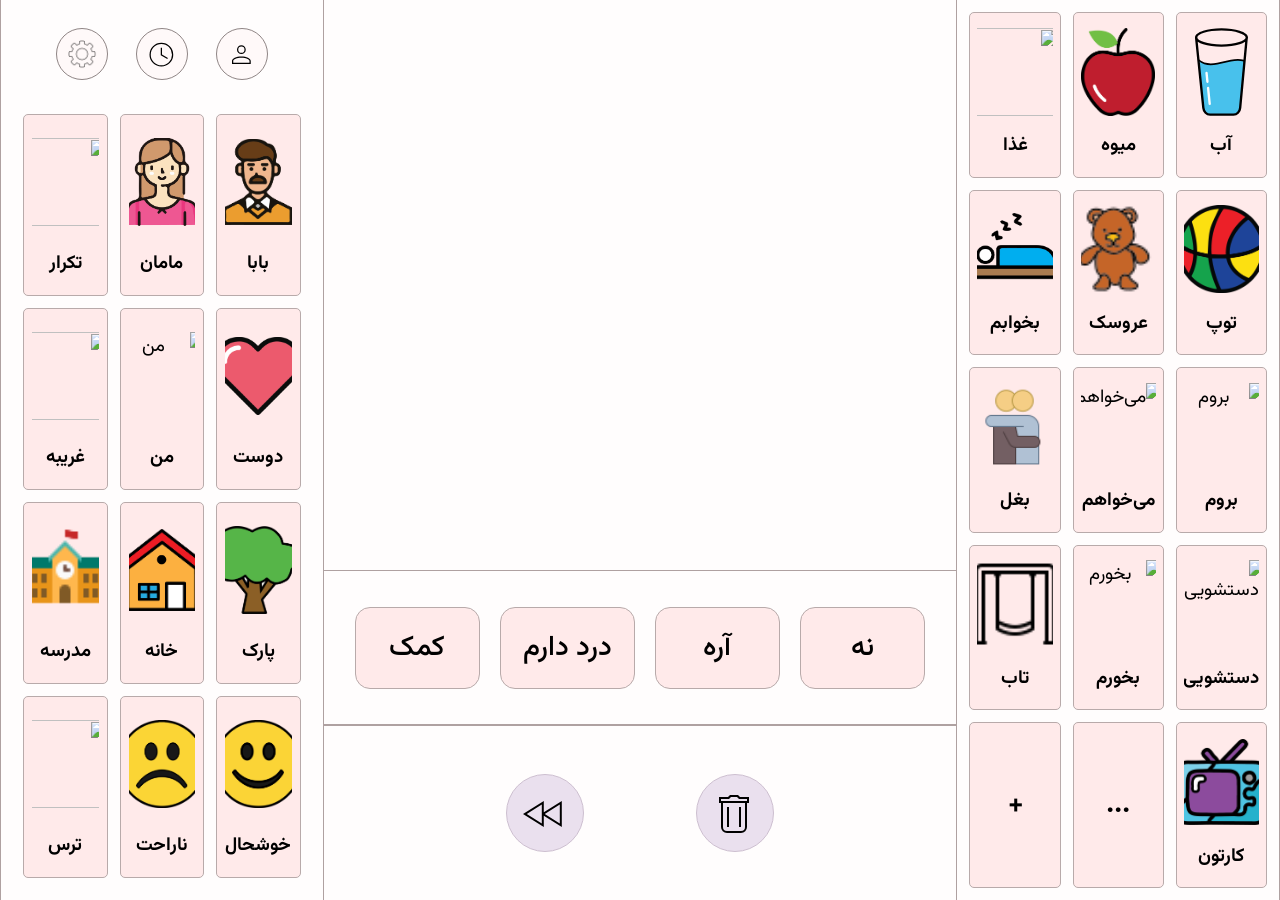
==== index.html @ 8af388d1 "added PWA files" ====
<!DOCTYPE html>
<html lang="fa" dir="rtl">

<head>
    <meta charset="UTF-8">
    <meta name="viewport" content="width=device-width, initial-scale=1.0">

    <title>AAC Communication UI</title>

    <link rel="stylesheet" href="./css/style.css">

<link rel="manifest" href="./manifest.json">

<meta name="theme-color" content="#ffffff">

<meta name="mobile-web-app-capable" content="yes">
<meta name="apple-mobile-web-app-capable" content="yes">
<meta name="apple-mobile-web-app-status-bar-style" content="default">
<meta name="apple-mobile-web-app-title" content="ارکید">

    <!-- Vazirmatn -->
    <link rel="preconnect" href="https://fonts.googleapis.com">
    <link rel="preconnect" href="https://fonts.gstatic.com" crossorigin>
    <link href="https://fonts.googleapis.com/css2?family=Vazirmatn:wght@400;500;600&display=swap" rel="stylesheet">
</head>

<body>

    <div class="app">

        <!-- =========================
             LEFT SIDEBAR
        ========================== -->

        <aside class="left-sidebar">

            <div class="top-icons">

                <button class="circle-icon">
                    <img src="images/ico/mdi-light--account.svg" alt="حساب کاربری">
                </button>

                <button class="circle-icon">
                    <img src="images/ico/mdi-light--clock.svg" alt="تاریخچه">
                </button>

                <button class="circle-icon" id="settingsButton" type="button">
                    <img src="images/ico/settings.png" alt="تنظیمات">
                </button>

            </div>


            <div class="left-grid">

                <!-- ردیف ۱ -->

                <!-- بابا -->
                <button class="word-card image-card" data-word="بابا">
                    <div class="image-placeholder">
                        <img src="images/cards/بابا.png" alt="بابا">
                    </div>
                    <span>بابا</span>
                </button>

                <button class="word-card image-card" data-word="مامان">
                    <div class="image-placeholder">
                        <img src="images/cards/مامان.png" alt="مامان">
                    </div>
                    <span>مامان</span>
                </button>

                <button class="word-card image-card" data-word="تکرار">
                    <div class="image-placeholder">
                        <img src="images/cards/NEW-LEFT-1.png">
                    </div>
                    <span>تکرار</span>
                </button>



                <button class="word-card image-card" data-word="دوست">
                    <div class="image-placeholder">
                        <img src="images/cards/قلب.png" alt="دوست">
                    </div>
                    <span>دوست</span>
                </button>

                <button class="word-card image-card" data-word="من">
                    <div class="image-placeholder">
                        <img src="images/man.png" alt="من">
                    </div>
                    <span>من</span>
                </button>

                <button class="word-card image-card" data-word="غریبه">
                    <div class="image-placeholder">
                        <img src="images/cards/NEW-LEFT-2.png">
                    </div>
                    <span>غریبه</span>
                </button>



                <button class="word-card image-card" data-word="بیرون">
                    <div class="image-placeholder">
                        <img src="images/cards/درخت.png" alt="بیرون">
                    </div>
                    <span>پارک</span>
                </button>

                <!-- خانه -->
                <button class="word-card image-card" data-word="خانه">
                    <div class="image-placeholder">
                        <img src="images/cards/خانه.png" alt="خانه">
                    </div>
                    <span>خانه</span>
                </button>

                <!-- کارت جدید سمت چپ ۳ -->
                <button class="word-card image-card" data-word="مدرسه">
                    <div class="image-placeholder">
                        <img src="images/cards/مدرسه.png">
                    </div>
                    <span>مدرسه</span>
                </button>


                <!-- ردیف ۴ -->

                <!-- خوشحال -->
                <button class="word-card image-card" data-word="خوشحال">
                    <div class="image-placeholder">
                        <img src="images/cards/خوشحال.png" alt="خوشحال">
                    </div>
                    <span>خوشحال</span>
                </button>

                <!-- ناراحت -->
                <button class="word-card image-card" data-word="ناراحت">
                    <div class="image-placeholder">
                        <img src="images/cards/ناراحت.png" alt="ناراحت">
                    </div>
                    <span>ناراحت</span>
                </button>

                <!-- کارت جدید سمت چپ ۴ -->
                <button class="word-card image-card" data-word="کلمه جدید ۴">
                    <div class="image-placeholder">
                        <img src="images/cards/">
                    </div>
                    <span>ترس</span>
                </button>

            </div>

        </aside>


        <!-- =========================
             CENTER
        ========================== -->

        <main class="center-section">

            <!-- Sentence Bar -->

            <div class="sentence-bar">

                <button class="sentence-word" data-word="نه">
                    نه
                </button>

                <button class="sentence-word" data-word="آره">
                    آره
                </button>

                <button class="sentence-word" data-word="درد دارم">
                    درد دارم
                </button>

                <button class="sentence-word" data-word="کمک">
                    کمک
                </button>

            </div>



            <div class="main-content">
                <div id="sentence-display" class="sentence-display"></div>
            </div>


            <!-- Bottom Controls -->

            <div class="bottom-controls">

                <!-- حذف -->
                <button class="control-button" aria-label="حذف">
                    <div class="control-circle">
                        <img src="images/ico/mdi-light--delete.svg" alt="حذف">
                    </div>
                </button>


                <!-- قبلی -->
                <button class="control-button" aria-label="قبلی">
                    <div class="control-circle">
                        <img src="images/ico/mdi-light--rewind.svg" alt="قبلی">
                    </div>
                </button>

            </div>

        </main>


        <!-- =========================
             RIGHT SIDEBAR
        ========================== -->

        <aside class="right-sidebar">

            <div class="right-grid">

                <!-- ردیف ۱ -->

                <!-- آب -->
                <button class="word-card image-card" data-word="آب">
                    <div class="image-placeholder">
                        <img src="images/cards/water-glass-color-icon.svg" alt="آب">
                    </div>
                    <span>آب</span>
                </button>

                <!-- غذا -->
                <button class="word-card image-card" data-word="غذا">
                    <div class="image-placeholder">
                        <img src="images/cards/سیب.png" alt="غذا">
                    </div>
                    <span>میوه</span>
                </button>

                <!-- کارت جدید سمت راست ۱ -->
                <button class="word-card image-card" data-word="غذا">
                    <div class="image-placeholder">
                        <img src="images/cards/">
                    </div>
                    <span>غذا</span>
                </button>


                <!-- ردیف ۲ -->

                <!-- بازی -->
                <button class="word-card image-card" data-word="بازی">
                    <div class="image-placeholder">
                        <img src="images/cards/توپ.png" alt="بازی">
                    </div>
                    <span>توپ</span>
                </button>
                <button class="word-card image-card" data-word="عروسک">
                    <div class="image-placeholder">
                        <img src="images/cards/عروسک.png">
                    </div>
                    <span>عروسک</span>
                </button>

                <!-- بخوابم -->
                <button class="word-card image-card" data-word="بخوابم">
                    <div class="image-placeholder">
                        <img src="images/cards/خواب.png" alt="بخوابم">
                    </div>
                    <span>بخوابم</span>
                </button>

                <!-- کارت جدید سمت راست ۲ -->
                


                <!-- ردیف ۳ -->

                <!-- بروم -->
                <button class="word-card image-card" data-word="بروم">
                    <div class="image-placeholder">
                        <img src="images/beram.png" alt="بروم">
                    </div>
                    <span>بروم</span>
                </button>

                <!-- می‌خواهم -->
                <button class="word-card image-card" data-word="می‌خواهم">
                    <div class="image-placeholder">
                        <img src="images/mikham.png" alt="می‌خواهم">
                    </div>
                    <span>می‌خواهم</span>
                </button>

                <!-- کارت جدید سمت راست ۳ -->
                <button class="word-card image-card" data-word="بغل">
                    <div class="image-placeholder">
                        <img src="images/cards/آغوش.png">
                    </div>
                    <span>بغل</span>
                </button>


                <!-- ردیف ۴ -->

                <!-- دستشویی -->
                <button class="word-card image-card" data-word="دستشویی">
                    <div class="image-placeholder">
                        <img src="images/dastshooei.png" alt="دستشویی">
                    </div>
                    <span>دستشویی</span>
                </button>

                <!-- بخورم -->
                <button class="word-card image-card" data-word="بخورم">
                    <div class="image-placeholder">
                        <img src="images/cards/" alt="بخورم">
                    </div>
                    <span>بخورم</span>
                </button>

                <!-- کارت جدید سمت راست ۴ -->
                <button class="word-card image-card" data-word='تاب'>
                    <div class="image-placeholder">
                        <img src="images/cards/تاب.png">
                    </div>
                    <span>تاب</span>
                </button>


                <!-- ردیف ۵ -->

                <!-- کارت جدید سمت راست ۵ -->
                <button class="word-card image-card" data-word='کارتون'>
                    <div class="image-placeholder">
                        <img src="images/cards/تلویزیون.png">
                    </div>
                    <span>کارتون</span>
                </button>

                <!-- بیشتر -->
                <button class="word-card small-card" aria-label="بیشتر">
                    <span>...</span>
                </button>

                <!-- افزودن -->
                <button class="word-card small-card" aria-label="افزودن">
                    <span class="plus">+</span>
                </button>

            </div>

        </aside>

    </div>

    <script src="./js/script.js"></script>

    <script>
if ("serviceWorker" in navigator) {
    window.addEventListener("load", () => {
        navigator.serviceWorker.register("./sw.js")
            .then(() => console.log("PWA ready"))
            .catch(err => console.error("PWA error:", err));
    });
}
</script>



</body>

</html>
---- css/style.css ----
/* =========================================
   THEME VARIABLES
========================================= */

:root {
    /* پس‌زمینه‌ها */
    --page-bg: #fff9f9;
    --section-bg: #fffdfd;

    /* کارت‌ها */
    --card-bg: #ffeaea;
    --card-hover: #ffe2e2;

    /* رنگ اصلی */
    --accent: #e8aebc;
    --accent-light: #f8dfe5;
    --accent-soft: #fdecef;

    /* حاشیه‌ها */
    --border: #b8aaaa;
    --section-border: #afa1a1;
    --icon-border: #8f8585;

    /* کنترل‌ها */
    --control-bg: #eae0ee;
    --control-border: #cdbfd0;
    --control-hover: #e4d8e8;

    /* متن */
    --text: #000000;

    /* هایلایت */
    --highlight-bg: #eae0ee;
    --highlight-text: #000000;
}


/* =========================================
   GREEN THEME
========================================= */

body[data-theme="green"] {

    --page-bg: #f7fcf8;
    --section-bg: #fcfffd;

    --card-bg: #eaf7ed;
    --card-hover: #dff1e4;

    --accent: #a8cfb5;
    --accent-light: #dcefe1;
    --accent-soft: #eaf7ed;

    --border: #bfdac6;
    --section-border: #b8d1be;
    --icon-border: #91ad98;

    --control-bg: #e4f0e7;
    --control-border: #bfd8c5;
    --control-hover: #d8eade;

    --highlight-bg: #dcefe1;
    --highlight-text: #000000;
}


/* =========================================
   YELLOW THEME
========================================= */

body[data-theme="yellow"] {

    --page-bg: #fffdf5;
    --section-bg: #fffefb;

    --card-bg: #fcf5dc;
    --card-hover: #f8edcf;

    --accent: #e8cf91;
    --accent-light: #f7ebc8;
    --accent-soft: #fcf5dc;

    --border: #ead9a9;
    --section-border: #e2d29f;
    --icon-border: #bcae80;

    --control-bg: #f7edcf;
    --control-border: #e2d3a7;
    --control-hover: #f0e4c3;

    --highlight-bg: #f7ebc8;
    --highlight-text: #000000;
}


/* =========================================
   PINK THEME
========================================= */

body[data-theme="pink"] {

    --page-bg: #fff9f9;
    --section-bg: #fffdfd;

    --card-bg: #ffeaea;
    --card-hover: #ffe2e2;

    --accent: #e8aebc;
    --accent-light: #f8dfe5;
    --accent-soft: #fdecef;

    --border: #b8aaaa;
    --section-border: #afa1a1;
    --icon-border: #8f8585;

    --control-bg: #eae0ee;
    --control-border: #cdbfd0;
    --control-hover: #e4d8e8;

    --highlight-bg: #eae0ee;
    --highlight-text: #000000;
}


/* =========================================
   BLUE THEME
========================================= */

body[data-theme="blue"] {

    --page-bg: #f6fbff;
    --section-bg: #fcfeff;

    --card-bg: #eaf5fb;
    --card-hover: #dceef8;

    --accent: #a8c9df;
    --accent-light: #dcecf6;
    --accent-soft: #eaf5fb;

    --border: #c4dce9;
    --section-border: #b9d3e2;
    --icon-border: #8eaabd;

    --control-bg: #e5f0f7;
    --control-border: #c2dbe8;
    --control-hover: #d8e9f2;

    --highlight-bg: #dcecf6;
    --highlight-text: #000000;
}


/* =========================================
   RESET
========================================= */

* {
    margin: 0;
    padding: 0;
    box-sizing: border-box;
}


html,
body {
    width: 100%;
    height: 100%;
}


body {

    font-family: "Vazirmatn", sans-serif;

    background: var(--page-bg);

    color: var(--text);

    overflow: hidden;

    transition:
        background-color 0.25s ease,
        color 0.25s ease;
}


/* =========================================
   MAIN APP
========================================= */

.app {

    width: 100vw;
    height: 100vh;

    display: grid;

    grid-template-columns:
        25.2%
        49.7%
        25.1%;

    background: var(--page-bg);

    direction: ltr;

    filter: brightness(var(--app-brightness, 100%));

    transition:
        background-color 0.25s ease;
}

/* =========================================
   LEFT SIDEBAR
========================================= */

.left-sidebar {

    height: 100vh;

    border-left: 1px solid var(--section-border);

    display: flex;

    flex-direction: column;

    padding: 28px 22px 22px;

    direction: rtl;

    background: var(--section-bg);

    transition:
        background-color 0.25s ease,
        border-color 0.25s ease;
}


/* =========================================
   TOP ICONS
========================================= */

.top-icons {

    width: 100%;

    display: flex;

    justify-content: center;

    align-items: center;

    gap: 28px;

    margin-bottom: 34px;

    flex-shrink: 0;
}


.circle-icon {

    width: 52px;
    height: 52px;

    min-width: 52px;
    min-height: 52px;

    padding: 8px;

    border-radius: 50%;

    background: var(--page-bg);

    border: 1px solid var(--icon-border);

    cursor: pointer;

    display: flex;

    align-items: center;
    justify-content: center;

    overflow: hidden;

    flex-shrink: 0;

    transition:
        background-color 0.2s ease,
        border-color 0.2s ease,
        transform 0.15s ease;
}


.circle-icon img {

    width: 30px;
    height: 30px;

    max-width: 30px;
    max-height: 30px;

    object-fit: contain;

    display: block;
}


.circle-icon svg {

    width: 30px;
    height: 30px;

    max-width: 30px;
    max-height: 30px;

    display: block;
}


.circle-icon:hover {

    background: var(--card-hover);
}


.circle-icon:active {

    transform: scale(0.94);
}


/* =========================================
   LEFT WORD GRID
========================================= */

.left-grid {

    flex: 1;

    min-height: 0;

    display: grid;

    grid-template-columns:
        repeat(3, minmax(0, 1fr));

    grid-template-rows:
        repeat(4, minmax(0, 1fr));

    gap: 20px;
}


/* =========================================
   RIGHT SIDEBAR
========================================= */

.right-sidebar {

    height: 100vh;

    border-right: 1px solid var(--section-border);

    padding: 40px 22px 22px;

    direction: rtl;

    background: var(--section-bg);

    transition:
        background-color 0.25s ease,
        border-color 0.25s ease;
}


/* =========================================
   RIGHT WORD GRID
========================================= */

/* =========================
   RIGHT SIDEBAR
========================= */

.right-sidebar {
    display: flex;
    flex-direction: column;
    height: 100%;
    min-height: 0;
    padding: 12px;
    box-sizing: border-box;
}

.right-grid {
    flex: 1;
    min-height: 0;

    display: grid;

    grid-template-columns: repeat(3, minmax(0, 1fr));

    grid-template-rows: repeat(5, minmax(0, 1fr));

    gap: 10px;

    width: 100%;
    height: 100%;
}

.right-grid .word-card {
    width: 100%;
    height: 100%;
    min-width: 0;
    min-height: 0;

    margin: 0;
    padding: 8px;

    box-sizing: border-box;

    display: flex;
    flex-direction: column;
    align-items: center;
    justify-content: center;

    overflow: hidden;
}

.right-grid .image-placeholder {
    width: 100%;
    height: 70%;
    
    display: flex;
    align-items: center;
    justify-content: center;

    overflow: hidden;
}

.right-grid .image-placeholder img {
    max-width: 90%;
    max-height: 90%;

    width: auto;
    height: auto;

    object-fit: contain;
}

.right-grid .word-label {
    width: 100%;

    text-align: center;

    margin-top: 5px;

    white-space: nowrap;
    overflow: hidden;
    text-overflow: ellipsis;
}


/* =========================================
   WORD CARDS
========================================= */

.word-card {

    width: 100%;
    height: 100%;

    min-height: 0;

    border-radius: 5px;

    border: 1px solid var(--border);

    background: var(--card-bg);

    font-family: "Vazirmatn", sans-serif;

    font-size: clamp(18px, 1.7vw, 28px);

    color: var(--text);

    cursor: pointer;

    position: relative;

    overflow: hidden;

    display: flex;

    flex-direction: column;

    justify-content: flex-end;

    align-items: center;

    padding: 12px;

    transition:
        transform 0.12s ease,
        background-color 0.2s ease,
        border-color 0.2s ease;
}


.word-card:hover {

    background: var(--card-hover);
}


.word-card:active {

    transform: scale(0.97);
}


/* =========================================
   IMAGE AREA
========================================= */

.image-card {

    justify-content: flex-end;
}


.image-placeholder {

    position: absolute;

    top: 0;
    left: 0;
    right: 0;
    bottom: 52px;

    display: flex;

    align-items: center;
    justify-content: center;

    overflow: hidden;
}


.image-placeholder img {

    width: 75%;
    height: 75%;

    max-width: 100%;
    max-height: 100%;

    object-fit: contain;

    display: block;
}


.word-card span {

    position: relative;

    z-index: 2;

    white-space: nowrap;
}


/* =========================================
   SMALL CARDS
========================================= */

.small-card {

    justify-content: center;

    padding: 0;
}


.small-card span {

    font-size: 28px;
}


.plus {

    font-size: 38px !important;

    font-weight: 300;
}


/* =========================================
   CENTER SECTION
========================================= */

.center-section {

    width: 100%;
    height: 100vh;

    display: flex;

    flex-direction: column;

    border-left: 1px solid var(--section-border);
    border-right: 1px solid var(--section-border);

    direction: rtl;

    overflow: hidden;

    background: var(--section-bg);

    transition:
        background-color 0.25s ease,
        border-color 0.25s ease;
}


/* =========================================
   MAIN CONTENT
========================================= */

.main-content {

    order: 1;

    flex: 1 1 auto;

    min-height: 0;

    width: 100%;

    display: flex;

    align-items: center;
    justify-content: center;

    overflow: hidden;

    background: var(--section-bg);
}


/* =========================================
   SENTENCE DISPLAY
========================================= */

.sentence-display {

    width: 100%;
    height: 100%;

    display: flex;

    align-items: center;
    justify-content: center;

    flex-wrap: wrap;

    gap: 12px;

    padding: 30px 40px;

    overflow-y: auto;
    overflow-x: hidden;

    direction: rtl;

    font-size: clamp(30px, 3vw, 48px);

    font-weight: 500;

    line-height: 1.8;

    text-align: center;
}


/* =========================================
   SELECTED WORD
========================================= */

.selected-word {

    display: inline;

    background: transparent;

    border: none;

    padding: 0;
    margin: 0;

    font-family: "Vazirmatn", sans-serif;

    font-size: inherit;

    font-weight: 500;

    color: var(--text);

    border-radius: 8px;

    transition:
        background-color 0.15s ease,
        color 0.15s ease,
        padding 0.15s ease,
        transform 0.15s ease;
}


/* =========================================
   READING HIGHLIGHT
========================================= */

.selected-word.reading {

    background: var(--highlight-bg);

    color: var(--highlight-text);

    padding: 3px 10px;

    border-radius: 10px;

    transform: scale(1.04);
}


/* =========================================
   SENTENCE BAR
========================================= */

.sentence-bar {

    order: 2;

    flex: 0 0 155px;

    width: 100%;
    height: 155px;

    border-top: 1px solid var(--section-border);
    border-bottom: 1px solid var(--section-border);

    display: flex;

    align-items: center;
    justify-content: center;

    gap: 20px;

    padding: 20px 30px;

    flex-shrink: 0;

    background: var(--section-bg);
}


/* =========================================
   SENTENCE WORD BUTTONS
========================================= */

.sentence-word {

    height: 82px;

    min-width: 125px;

    padding: 0 22px;

    border-radius: 15px;

    border: 1px solid var(--border);

    background: var(--card-bg);

    font-family: "Vazirmatn", sans-serif;

    font-size: clamp(22px, 2.2vw, 32px);

    font-weight: 500;

    color: var(--text);

    cursor: pointer;

    white-space: nowrap;

    transition:
        background-color 0.2s ease,
        border-color 0.2s ease,
        transform 0.12s ease;
}


.sentence-word:hover {

    background: var(--card-hover);
}


.sentence-word:active {

    transform: scale(0.97);
}


/* =========================================
   BOTTOM CONTROLS
========================================= */

.bottom-controls {

    order: 3;

    flex: 0 0 175px;

    width: 100%;
    height: 175px;

    border-top: 1px solid var(--section-border);

    display: flex;

    justify-content: space-evenly;

    align-items: center;

    padding: 10px 70px;

    direction: rtl;

    flex-shrink: 0;

    background: var(--section-bg);
}


/* =========================================
   CONTROL BUTTON
========================================= */

.control-button {

    border: none;

    background: transparent;

    font-family: "Vazirmatn", sans-serif;

    color: var(--text);

    cursor: pointer;

    display: flex;

    flex-direction: column;

    align-items: center;

    justify-content: center;

    flex-shrink: 0;
}


/* =========================================
   CONTROL CIRCLES
========================================= */

.control-circle {

    width: 78px;
    height: 78px;

    min-width: 78px;
    min-height: 78px;

    border-radius: 50%;

    background: var(--control-bg);

    border: 1px solid var(--control-border);

    display: flex;

    align-items: center;
    justify-content: center;

    overflow: hidden;

    transition:
        background-color 0.2s ease,
        border-color 0.2s ease,
        transform 0.15s ease;
}


.control-circle img {

    width: 48px;
    height: 48px;

    max-width: 48px;
    max-height: 48px;

    object-fit: contain;

    display: block;
}


.control-circle svg {

    width: 48px;
    height: 48px;

    max-width: 48px;
    max-height: 48px;

    display: block;
}


.control-button:hover .control-circle {

    background: var(--control-hover);
}


.control-button:active .control-circle {

    transform: scale(0.94);
}


/* =========================================
   SPEAKING
========================================= */

.main-control.speaking {

    transform: scale(1.03);
}


.main-control .speaking-circle {

    background: var(--control-hover);

    animation:
        speakingPulse 1.2s ease-in-out infinite;
}


@keyframes speakingPulse {

    0% {
        transform: scale(1);
    }

    50% {
        transform: scale(1.06);
    }

    100% {
        transform: scale(1);
    }

}


/* =========================================
   TABLET
========================================= */

@media (max-width: 1100px) {

    .app {

        grid-template-columns:
            27%
            46%
            27%;
    }


    .left-sidebar {

        padding: 20px 14px 18px;
    }


    .right-sidebar {

        padding: 28px 14px 18px;
    }


    .left-grid,
    .right-grid {

        gap: 14px;
    }


    .top-icons {

        gap: 18px;

        margin-bottom: 24px;
    }


    .circle-icon {

        width: 46px;
        height: 46px;

        min-width: 46px;
        min-height: 46px;
    }


    .circle-icon img,
    .circle-icon svg {

        width: 26px;
        height: 26px;

        max-width: 26px;
        max-height: 26px;
    }


    .word-card {

        font-size:
            clamp(15px, 1.7vw, 22px);
    }


    .sentence-bar {

        gap: 10px;

        padding: 15px;
    }


    .sentence-word {

        min-width: 80px;

        height: 70px;

        padding: 0 12px;

        font-size: 22px;
    }


    .bottom-controls {

        padding: 10px 25px;
    }


    .control-circle {

        width: 68px;
        height: 68px;

        min-width: 68px;
        min-height: 68px;
    }


    .control-circle img,
    .control-circle svg {

        width: 42px;
        height: 42px;

        max-width: 42px;
        max-height: 42px;
    }

}


/* =========================================
   MOBILE
========================================= */

@media (max-width: 700px) {

    body {

        overflow-y: auto;
        overflow-x: hidden;
    }


    .app {

        width: 100%;

        min-height: 100vh;

        height: auto;

        display: flex;

        flex-direction: column;
    }


    /* =====================================
       CENTER
    ===================================== */

    .center-section {

        order: 1;

        width: 100%;

        height: auto;

        min-height: 225px;

        display: flex;

        flex-direction: column;

        border-left: none;
        border-right: none;
    }


    .sentence-bar {

        flex: 0 0 100px;

        height: 100px;

        gap: 8px;

        padding: 12px;

        overflow-x: auto;

        justify-content: flex-start;
    }


    .sentence-word {

        flex: 0 0 auto;

        height: 62px;

        min-width: 90px;

        font-size: 20px;

        border-radius: 12px;
    }


    .main-content {

        display: flex;

        flex: 1 1 auto;

        min-height: 300px;

        width: 100%;
    }


    .sentence-display {

        min-height: 300px;

        font-size:
            clamp(28px, 7vw, 40px);

        padding: 20px;

        gap: 8px;
    }


    .bottom-controls {

        flex: 0 0 125px;

        height: 125px;

        padding: 10px 20px;
    }


    .control-circle {

        width: 60px;
        height: 60px;

        min-width: 60px;
        min-height: 60px;
    }


    .control-circle img,
    .control-circle svg {

        width: 38px;
        height: 38px;

        max-width: 38px;
        max-height: 38px;
    }


    /* =====================================
       LEFT
    ===================================== */

    .left-sidebar {

        order: 2;

        width: 100%;

        height: auto;

        min-height: 500px;

        border-left: none;
        border-right: none;

        border-top: 1px solid var(--section-border);

        padding: 20px 15px;
    }


    .top-icons {

        gap: 20px;

        margin-bottom: 20px;
    }


    .circle-icon {

        width: 48px;
        height: 48px;

        min-width: 48px;
        min-height: 48px;
    }


    .circle-icon img,
    .circle-icon svg {

        width: 27px;
        height: 27px;

        max-width: 27px;
        max-height: 27px;
    }


    .left-grid {

        display: grid;

        grid-template-columns:
            repeat(3, minmax(0, 1fr));

        grid-template-rows: none;

        grid-auto-rows: 150px;

        gap: 12px;
    }


    /* =====================================
       RIGHT
    ===================================== */

    .right-sidebar {

        order: 3;

        width: 100%;

        height: auto;

        border-right: none;

        border-top: 1px solid var(--section-border);

        padding: 20px 15px;
    }


    .right-grid {

        height: auto;

        display: grid;

        grid-template-columns:
            repeat(3, minmax(0, 1fr));

        grid-template-rows: none;

        grid-auto-rows: 150px;

        gap: 12px;
    }


    .word-card {

        font-size: 20px;
    }


    .image-placeholder {

        bottom: 45px;
    }


    .image-placeholder img {

        width: 75%;
        height: 75%;
    }


    .small-card span {

        font-size: 24px;
    }


    .plus {

        font-size: 32px !important;
    }

}


/* =========================================
   SMALL MOBILE
========================================= */

@media (max-width: 400px) {

    .center-section {

        min-height: 210px;
    }


    .sentence-word {

        min-width: 82px;

        font-size: 18px;
    }


    .left-grid,
    .right-grid {

        grid-template-columns:
            repeat(2, minmax(0, 1fr));

        grid-auto-rows: 135px;

        gap: 10px;
    }


    .word-card {

        font-size: 19px;
    }


    .control-circle {

        width: 56px;
        height: 56px;

        min-width: 56px;
        min-height: 56px;
    }

}

/* =========================================================
   CARD IMAGE + TEXT SIZING FIX
   ========================================================= */

.word-card {
    padding: 8px;
    justify-content: space-between;
    align-items: center;
    overflow: hidden;
    font-size: clamp(17px, 1.45vw, 24px);
}

/* Give every card a flexible image area and a separate text area. */
.image-card .image-placeholder,
.right-grid .image-placeholder {
    position: static;
    inset: auto;
    width: 100%;
    height: auto;
    flex: 1 1 auto;
    min-height: 0;
    display: flex;
    align-items: center;
    justify-content: center;
    overflow: hidden;
}

/* Keep the whole image visible instead of stretching/cropping it. */
.image-card .image-placeholder img,
.right-grid .image-placeholder img {
    display: block;
    width: 88px;
    height: 88px;
    min-width: 88px;
    min-height: 88px;
    max-width: 88px;
    max-height: 88px;
    object-fit: contain;
    flex: 0 0 88px;
}

/* Reserve enough space for one- or two-line Persian labels. */
.word-card > span {
    position: relative;
    z-index: 2;
    flex: 0 0 2.5em;
    width: 100%;
    min-width: 0;
    min-height: 2.5em;
    display: flex;
    align-items: center;
    justify-content: center;
    text-align: center;
    white-space: normal;
    overflow: hidden;
    line-height: 1.2;
    font-weight: 700;
    overflow-wrap: break-word;
    word-break: normal;
}

/* Keep the "..." and "+" cards compact. */
.small-card {
    justify-content: center;
    padding: 0;
}

.small-card > span {
    flex: 0 0 auto;
    min-height: 0;
    width: auto;
    white-space: nowrap;
    line-height: 1;
}

.small-card .plus {
    font-size: clamp(28px, 2.2vw, 38px) !important;
}

/* Slightly tighter right-side cards. */
.right-grid .word-card {
    padding: 7px;
}

.right-grid .word-card > span {
    flex-basis: 2.5em;
    min-height: 2.5em;
}

/* Tablet */
@media (max-width: 1100px) {
    .word-card {
        font-size: clamp(15px, 1.65vw, 21px);
    }

    .image-card .image-placeholder img,
    .right-grid .image-placeholder img {
        max-width: 90%;
        max-height: 90%;
    }
}

/* Mobile */
@media (max-width: 700px) {
    .word-card {
        font-size: 18px;
        padding: 6px;
    }

    .word-card > span {
        flex-basis: 2.45em;
        min-height: 2.45em;
        line-height: 1.15;
    }

    .image-card .image-placeholder img,
    .right-grid .image-placeholder img {
        max-width: 90%;
        max-height: 90%;
    }
}

/* Small mobile */
@media (max-width: 400px) {
    .word-card {
        font-size: 17px;
    }
}


/* =========================================================
   STRICTLY EQUAL IMAGE SIZE
   همه تصاویر کارت‌ها یک ابعاد ثابت دارند
   ========================================================= */

.image-card .image-placeholder img,
.right-grid .image-placeholder img {
    width: 88px !important;
    height: 88px !important;
    min-width: 88px !important;
    min-height: 88px !important;
    max-width: 88px !important;
    max-height: 88px !important;
    object-fit: contain !important;
}

/* متن همه کارت‌ها بولد */
.word-card > span {
    font-weight: 700 !important;
}

/* موبایل */
@media (max-width: 700px) {
    .image-card .image-placeholder img,
    .right-grid .image-placeholder img {
        width: 72px !important;
        height: 72px !important;
        min-width: 72px !important;
        min-height: 72px !important;
        max-width: 72px !important;
        max-height: 72px !important;
    }
}

/* موبایل کوچک */
@media (max-width: 400px) {
    .image-card .image-placeholder img,
    .right-grid .image-placeholder img {
        width: 64px !important;
        height: 64px !important;
        min-width: 64px !important;
        min-height: 64px !important;
        max-width: 64px !important;
        max-height: 64px !important;
    }
}


/* =========================================================
   RESPONSIVE LAYOUT V3
   هدف: حفظ نسبت دسکتاپ در نمایشگرهای کوچک و جلوگیری از
   بریده شدن تصاویر
   ========================================================= */

/* دسکتاپ: نسبت سه بخش مثل طرح اصلی */
@media (min-width: 1101px) {
    .app {
        grid-template-columns: 25.2% 49.6% 25.2%;
    }

    .left-grid,
    .right-grid {
        gap: 12px;
    }

    .image-card .image-placeholder img,
    .right-grid .image-placeholder img {
        width: 88px !important;
        height: 88px !important;
        min-width: 88px !important;
        min-height: 88px !important;
        max-width: 88px !important;
        max-height: 88px !important;
    }
}

/* ---------------------------------------------------------
   تبلت / لپ‌تاپ باریک / حالت landscape
   این بخش برای چیزی مثل viewport حدود 914×412 است.
   --------------------------------------------------------- */
@media (min-width: 701px) and (max-width: 1100px) {

    .app {
        width: 100%;
        height: 100vh;
        grid-template-columns: 25.2% 49.6% 25.2%;
    }

    /* ستون‌های طرفین فضای داخلی بیشتری برای کارت‌ها می‌گیرند */
    .left-sidebar {
        padding: 10px 10px 10px;
    }

    .right-sidebar {
        padding: 10px;
    }

    .top-icons {
        gap: 12px;
        margin-bottom: 10px;
    }

    .circle-icon {
        width: 40px;
        height: 40px;
        min-width: 40px;
        min-height: 40px;
        padding: 6px;
    }

    .circle-icon img,
    .circle-icon svg {
        width: 23px;
        height: 23px;
        max-width: 23px;
        max-height: 23px;
    }

    .left-grid,
    .right-grid {
        gap: 8px;
    }

    /*
       اندازه تصویر در هر دو ستون دقیقاً یکی است.
       در این viewport حدود 49px می‌شود و دیگر از کارت بیرون نمی‌زند.
    */
    .image-card .image-placeholder img,
    .right-grid .image-placeholder img {
        width: clamp(38px, 5.35vw, 88px) !important;
        height: clamp(38px, 5.35vw, 88px) !important;
        min-width: clamp(38px, 5.35vw, 88px) !important;
        min-height: clamp(38px, 5.35vw, 88px) !important;
        max-width: clamp(38px, 5.35vw, 88px) !important;
        max-height: clamp(38px, 5.35vw, 88px) !important;
        object-fit: contain !important;
    }

    .word-card {
        padding: 5px;
        font-size: clamp(14px, 1.55vw, 20px);
        justify-content: space-between;
    }

    .word-card > span {
        flex: 0 0 auto;
        min-height: 1.35em;
        max-height: 2.7em;
        font-weight: 700 !important;
        line-height: 1.2;
        font-size: inherit;
    }

    /* فضای عکس و متن از هم جدا می‌مانند */
    .image-card .image-placeholder,
    .right-grid .image-placeholder {
        position: static;
        width: 100%;
        height: auto;
        flex: 1 1 auto;
        min-height: 0;
        display: flex;
        align-items: center;
        justify-content: center;
        overflow: hidden;
    }

    /* مرکز صفحه در حالت landscape */
    .main-content {
        flex: 1 1 auto;
        min-height: 0;
    }

    .sentence-bar {
        flex: 0 0 20%;
        height: 20%;
        min-height: 78px;
        gap: 10px;
        padding: 10px 14px;
    }

    .sentence-word {
        height: 62px;
        min-width: 82px;
        padding: 0 12px;
        font-size: clamp(18px, 2vw, 26px);
    }

    .bottom-controls {
        flex: 0 0 23%;
        height: 23%;
        min-height: 90px;
        padding: 8px 30px;
    }

    .control-circle {
        width: 60px;
        height: 60px;
        min-width: 60px;
        min-height: 60px;
    }

    .control-circle img,
    .control-circle svg {
        width: 38px;
        height: 38px;
        max-width: 38px;
        max-height: 38px;
    }

    .sentence-display {
        font-size: clamp(24px, 3vw, 42px);
        padding: 15px 20px;
    }
}

/* ---------------------------------------------------------
   موبایل عمودی
   --------------------------------------------------------- */
@media (max-width: 700px) {

    .app {
        height: auto;
        min-height: 100vh;
    }

    .image-card .image-placeholder img,
    .right-grid .image-placeholder img {
        width: 58px !important;
        height: 58px !important;
        min-width: 58px !important;
        min-height: 58px !important;
        max-width: 58px !important;
        max-height: 58px !important;
    }

    .word-card {
        padding: 5px;
        font-size: 17px;
    }

    .word-card > span {
        font-weight: 700 !important;
        line-height: 1.15;
    }
}

@media (max-width: 400px) {

    .image-card .image-placeholder img,
    .right-grid .image-placeholder img {
        width: 50px !important;
        height: 50px !important;
        min-width: 50px !important;
        min-height: 50px !important;
        max-width: 50px !important;
        max-height: 50px !important;
    }

    .word-card {
        font-size: 16px;
    }
}
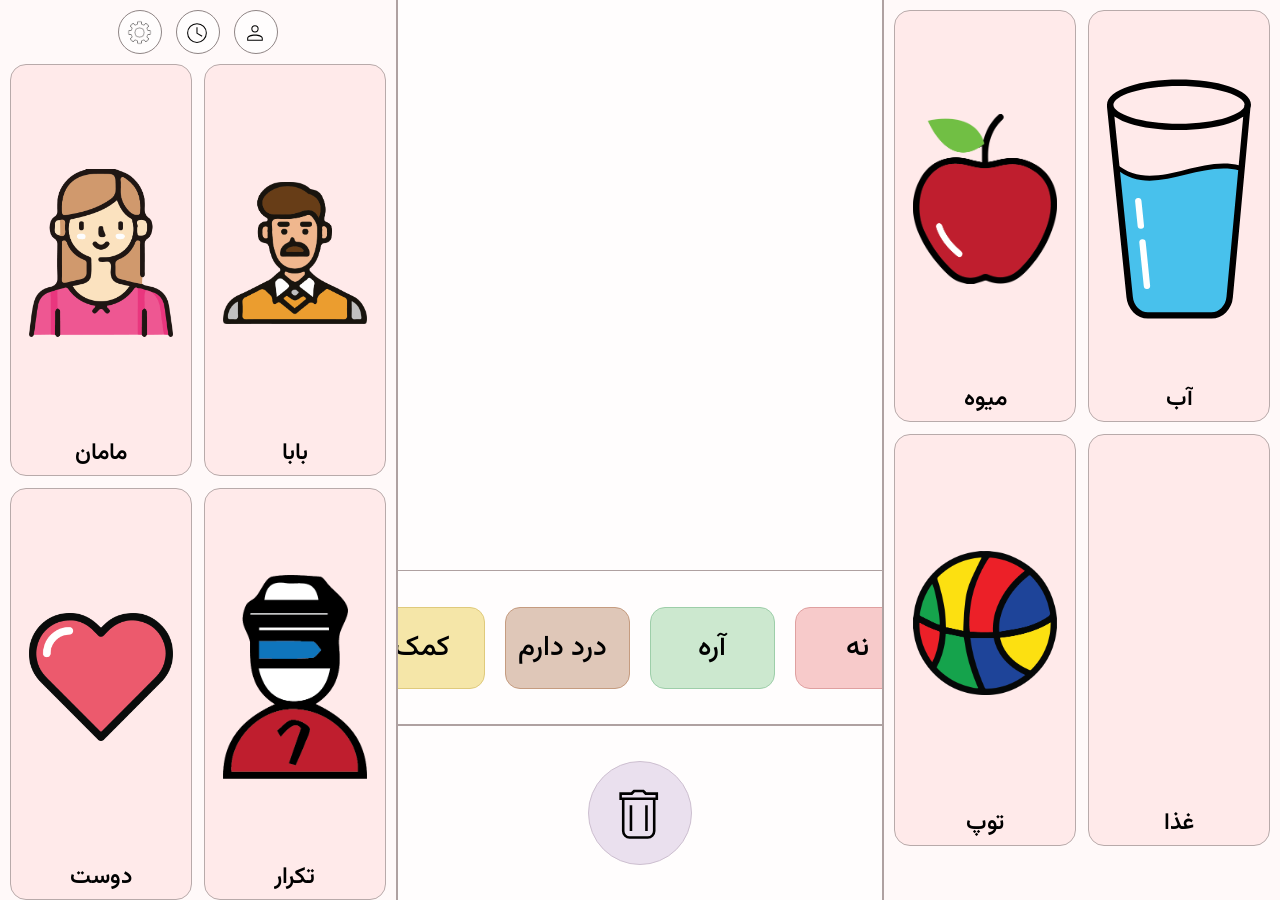
==== commit 045d3623: "Updated UI/Ux, added education files" ====
--- a/index.html
+++ b/index.html
@@ -1,378 +1,139 @@
 <!DOCTYPE html>
-<html lang="fa" dir="rtl">
 
+<html dir="rtl" lang="fa">
 <head>
-    <meta charset="UTF-8">
-    <meta name="viewport" content="width=device-width, initial-scale=1.0">
-
-    <title>AAC Communication UI</title>
-
-    <link rel="stylesheet" href="./css/style.css">
-
-<link rel="manifest" href="./manifest.json">
-
-<meta name="theme-color" content="#ffffff">
-
-<meta name="mobile-web-app-capable" content="yes">
-<meta name="apple-mobile-web-app-capable" content="yes">
-<meta name="apple-mobile-web-app-status-bar-style" content="default">
-<meta name="apple-mobile-web-app-title" content="ارکید">
-
-    <!-- Vazirmatn -->
-    <link rel="preconnect" href="https://fonts.googleapis.com">
-    <link rel="preconnect" href="https://fonts.gstatic.com" crossorigin>
-    <link href="https://fonts.googleapis.com/css2?family=Vazirmatn:wght@400;500;600&display=swap" rel="stylesheet">
+<meta charset="utf-8"/>
+<meta content="width=device-width, initial-scale=1.0" name="viewport"/>
+<title>AAC Communication UI</title>
+<link href="./css/style.css" rel="stylesheet"/>
+<link href="./manifest.json" rel="manifest"/>
+<meta content="#ffffff" name="theme-color"/>
+<meta content="yes" name="mobile-web-app-capable"/>
+<meta content="yes" name="apple-mobile-web-app-capable"/>
+<meta content="default" name="apple-mobile-web-app-status-bar-style"/>
+<meta content="ارکید" name="apple-mobile-web-app-title"/>
+<link href="https://fonts.googleapis.com" rel="preconnect"/>
+<link crossorigin="" href="https://fonts.gstatic.com" rel="preconnect"/>
+<link href="https://fonts.googleapis.com/css2?family=Vazirmatn:wght@400;500;600&amp;display=swap" rel="stylesheet"/>
 </head>
-
 <body>
-
-    <div class="app">
-
-        <!-- =========================
-             LEFT SIDEBAR
-        ========================== -->
-
-        <aside class="left-sidebar">
-
-            <div class="top-icons">
-
-                <button class="circle-icon">
-                    <img src="images/ico/mdi-light--account.svg" alt="حساب کاربری">
-                </button>
-
-                <button class="circle-icon">
-                    <img src="images/ico/mdi-light--clock.svg" alt="تاریخچه">
-                </button>
-
-                <button class="circle-icon" id="settingsButton" type="button">
-                    <img src="images/ico/settings.png" alt="تنظیمات">
-                </button>
-
-            </div>
-
-
-            <div class="left-grid">
-
-                <!-- ردیف ۱ -->
-
-                <!-- بابا -->
-                <button class="word-card image-card" data-word="بابا">
-                    <div class="image-placeholder">
-                        <img src="images/cards/بابا.png" alt="بابا">
-                    </div>
-                    <span>بابا</span>
-                </button>
-
-                <button class="word-card image-card" data-word="مامان">
-                    <div class="image-placeholder">
-                        <img src="images/cards/مامان.png" alt="مامان">
-                    </div>
-                    <span>مامان</span>
-                </button>
-
-                <button class="word-card image-card" data-word="تکرار">
-                    <div class="image-placeholder">
-                        <img src="images/cards/NEW-LEFT-1.png">
-                    </div>
-                    <span>تکرار</span>
-                </button>
+<div class="app">
+<aside class="left-sidebar">
+<div class="top-icons">
+<button class="circle-icon" id="educationButton" type="button">
+<img alt="آموزش" src="images/ico/mdi-light--account.svg"/>
+</button>
+<button class="circle-icon">
+<img alt="تاریخچه" src="images/ico/mdi-light--clock.svg"/>
+</button>
+<button class="circle-icon" id="settingsButton" type="button">
+<img alt="تنظیمات" src="images/ico/settings.png"/>
+</button>
+</div>
+<div class="left-grid">
+<button class="word-card image-card" data-card-id="left-1" data-word="بابا">
+<div class="image-placeholder">
+<img alt="بابا" src="images/cards/بابا.png"/>
+</div>
+<span class="word-label">بابا</span>
+</button>
+<button class="word-card image-card" data-card-id="left-2" data-word="مامان">
+<div class="image-placeholder">
+<img alt="مامان" src="images/cards/مامان.png"/>
+</div>
+<span class="word-label">مامان</span>
+</button>
+<button class="word-card image-card" data-card-id="left-3" data-word="تکرار">
+<div class="image-placeholder">
+<img src="images/cards/غریبه.png"/>
+</div>
+<span class="word-label">تکرار</span>
+</button>
+<button class="word-card image-card" data-card-id="left-4" data-word="دوست">
+<div class="image-placeholder">
+<img alt="دوست" src="images/cards/قلب.png"/>
+</div>
+<span class="word-label">دوست</span>
+</button>
 
 
 
-                <button class="word-card image-card" data-word="دوست">
-                    <div class="image-placeholder">
-                        <img src="images/cards/قلب.png" alt="دوست">
-                    </div>
-                    <span>دوست</span>
-                </button>
-
-                <button class="word-card image-card" data-word="من">
-                    <div class="image-placeholder">
-                        <img src="images/man.png" alt="من">
-                    </div>
-                    <span>من</span>
-                </button>
-
-                <button class="word-card image-card" data-word="غریبه">
-                    <div class="image-placeholder">
-                        <img src="images/cards/NEW-LEFT-2.png">
-                    </div>
-                    <span>غریبه</span>
-                </button>
 
 
 
-                <button class="word-card image-card" data-word="بیرون">
-                    <div class="image-placeholder">
-                        <img src="images/cards/درخت.png" alt="بیرون">
-                    </div>
-                    <span>پارک</span>
-                </button>
-
-                <!-- خانه -->
-                <button class="word-card image-card" data-word="خانه">
-                    <div class="image-placeholder">
-                        <img src="images/cards/خانه.png" alt="خانه">
-                    </div>
-                    <span>خانه</span>
-                </button>
-
-                <!-- کارت جدید سمت چپ ۳ -->
-                <button class="word-card image-card" data-word="مدرسه">
-                    <div class="image-placeholder">
-                        <img src="images/cards/مدرسه.png">
-                    </div>
-                    <span>مدرسه</span>
-                </button>
 
 
-                <!-- ردیف ۴ -->
-
-                <!-- خوشحال -->
-                <button class="word-card image-card" data-word="خوشحال">
-                    <div class="image-placeholder">
-                        <img src="images/cards/خوشحال.png" alt="خوشحال">
-                    </div>
-                    <span>خوشحال</span>
+</div>
+</aside>
+<main class="center-section">
+<div class="sentence-bar">
+<button class="sentence-word sentence-no" data-word="نه">
+                    نه
                 </button>
-
-                <!-- ناراحت -->
-                <button class="word-card image-card" data-word="ناراحت">
-                    <div class="image-placeholder">
-                        <img src="images/cards/ناراحت.png" alt="ناراحت">
-                    </div>
-                    <span>ناراحت</span>
+<button class="sentence-word sentence-yes" data-word="آره">
+                    آره
                 </button>
-
-                <!-- کارت جدید سمت چپ ۴ -->
-                <button class="word-card image-card" data-word="کلمه جدید ۴">
-                    <div class="image-placeholder">
-                        <img src="images/cards/">
-                    </div>
-                    <span>ترس</span>
+<button class="sentence-word sentence-pain" data-word="درد دارم">
+                    درد دارم
                 </button>
-
-            </div>
-
-        </aside>
+<button class="sentence-word sentence-help" data-word="کمک">
+                    کمک
+                </button>
+</div>
+<div class="main-content">
+<div class="sentence-display" id="sentence-display"></div>
+</div>
+<div class="bottom-controls">
+<button aria-label="حذف" class="control-button">
+<div class="control-circle">
+<img alt="حذف" src="images/ico/mdi-light--delete.svg"/>
+</div>
+</button>
 
 
-        <!-- =========================
-             CENTER
-        ========================== -->
-
-        <main class="center-section">
-
-            <!-- Sentence Bar -->
-
-            <div class="sentence-bar">
-
-                <button class="sentence-word" data-word="نه">
-                    نه
-                </button>
-
-                <button class="sentence-word" data-word="آره">
-                    آره
-                </button>
-
-                <button class="sentence-word" data-word="درد دارم">
-                    درد دارم
-                </button>
-
-                <button class="sentence-word" data-word="کمک">
-                    کمک
-                </button>
-
-            </div>
+</div>
+</main>
+<aside class="right-sidebar">
+<div class="right-grid">
+<button class="word-card image-card" data-card-id="right-1" data-word="آب">
+<div class="image-placeholder">
+<img alt="آب" src="images/cards/water-glass-color-icon.svg"/>
+</div>
+<span class="word-label">آب</span>
+</button>
+<button class="word-card image-card" data-card-id="right-2" data-word="غذا">
+<div class="image-placeholder">
+<img alt="غذا" src="images/cards/سیب.png"/>
+</div>
+<span class="word-label">میوه</span>
+</button>
+<button class="word-card image-card" data-card-id="right-3" data-word="غذا">
+<div class="image-placeholder">
+</div>
+<span class="word-label">غذا</span>
+</button>
+<button class="word-card image-card" data-card-id="right-4" data-word="بازی">
+<div class="image-placeholder">
+<img alt="بازی" src="images/cards/توپ.png"/>
+</div>
+<span class="word-label">توپ</span>
+</button>
 
 
 
-            <div class="main-content">
-                <div id="sentence-display" class="sentence-display"></div>
-            </div>
-
-
-            <!-- Bottom Controls -->
-
-            <div class="bottom-controls">
-
-                <!-- حذف -->
-                <button class="control-button" aria-label="حذف">
-                    <div class="control-circle">
-                        <img src="images/ico/mdi-light--delete.svg" alt="حذف">
-                    </div>
-                </button>
-
-
-                <!-- قبلی -->
-                <button class="control-button" aria-label="قبلی">
-                    <div class="control-circle">
-                        <img src="images/ico/mdi-light--rewind.svg" alt="قبلی">
-                    </div>
-                </button>
-
-            </div>
-
-        </main>
-
-
-        <!-- =========================
-             RIGHT SIDEBAR
-        ========================== -->
-
-        <aside class="right-sidebar">
-
-            <div class="right-grid">
-
-                <!-- ردیف ۱ -->
-
-                <!-- آب -->
-                <button class="word-card image-card" data-word="آب">
-                    <div class="image-placeholder">
-                        <img src="images/cards/water-glass-color-icon.svg" alt="آب">
-                    </div>
-                    <span>آب</span>
-                </button>
-
-                <!-- غذا -->
-                <button class="word-card image-card" data-word="غذا">
-                    <div class="image-placeholder">
-                        <img src="images/cards/سیب.png" alt="غذا">
-                    </div>
-                    <span>میوه</span>
-                </button>
-
-                <!-- کارت جدید سمت راست ۱ -->
-                <button class="word-card image-card" data-word="غذا">
-                    <div class="image-placeholder">
-                        <img src="images/cards/">
-                    </div>
-                    <span>غذا</span>
-                </button>
-
-
-                <!-- ردیف ۲ -->
-
-                <!-- بازی -->
-                <button class="word-card image-card" data-word="بازی">
-                    <div class="image-placeholder">
-                        <img src="images/cards/توپ.png" alt="بازی">
-                    </div>
-                    <span>توپ</span>
-                </button>
-                <button class="word-card image-card" data-word="عروسک">
-                    <div class="image-placeholder">
-                        <img src="images/cards/عروسک.png">
-                    </div>
-                    <span>عروسک</span>
-                </button>
-
-                <!-- بخوابم -->
-                <button class="word-card image-card" data-word="بخوابم">
-                    <div class="image-placeholder">
-                        <img src="images/cards/خواب.png" alt="بخوابم">
-                    </div>
-                    <span>بخوابم</span>
-                </button>
-
-                <!-- کارت جدید سمت راست ۲ -->
-                
-
-
-                <!-- ردیف ۳ -->
-
-                <!-- بروم -->
-                <button class="word-card image-card" data-word="بروم">
-                    <div class="image-placeholder">
-                        <img src="images/beram.png" alt="بروم">
-                    </div>
-                    <span>بروم</span>
-                </button>
-
-                <!-- می‌خواهم -->
-                <button class="word-card image-card" data-word="می‌خواهم">
-                    <div class="image-placeholder">
-                        <img src="images/mikham.png" alt="می‌خواهم">
-                    </div>
-                    <span>می‌خواهم</span>
-                </button>
-
-                <!-- کارت جدید سمت راست ۳ -->
-                <button class="word-card image-card" data-word="بغل">
-                    <div class="image-placeholder">
-                        <img src="images/cards/آغوش.png">
-                    </div>
-                    <span>بغل</span>
-                </button>
-
-
-                <!-- ردیف ۴ -->
-
-                <!-- دستشویی -->
-                <button class="word-card image-card" data-word="دستشویی">
-                    <div class="image-placeholder">
-                        <img src="images/dastshooei.png" alt="دستشویی">
-                    </div>
-                    <span>دستشویی</span>
-                </button>
-
-                <!-- بخورم -->
-                <button class="word-card image-card" data-word="بخورم">
-                    <div class="image-placeholder">
-                        <img src="images/cards/" alt="بخورم">
-                    </div>
-                    <span>بخورم</span>
-                </button>
-
-                <!-- کارت جدید سمت راست ۴ -->
-                <button class="word-card image-card" data-word='تاب'>
-                    <div class="image-placeholder">
-                        <img src="images/cards/تاب.png">
-                    </div>
-                    <span>تاب</span>
-                </button>
-
-
-                <!-- ردیف ۵ -->
-
-                <!-- کارت جدید سمت راست ۵ -->
-                <button class="word-card image-card" data-word='کارتون'>
-                    <div class="image-placeholder">
-                        <img src="images/cards/تلویزیون.png">
-                    </div>
-                    <span>کارتون</span>
-                </button>
-
-                <!-- بیشتر -->
-                <button class="word-card small-card" aria-label="بیشتر">
-                    <span>...</span>
-                </button>
-
-                <!-- افزودن -->
-                <button class="word-card small-card" aria-label="افزودن">
-                    <span class="plus">+</span>
-                </button>
-
-            </div>
-
-        </aside>
-
-    </div>
-
-    <script src="./js/script.js"></script>
-
-    <script>
-if ("serviceWorker" in navigator) {
-    window.addEventListener("load", () => {
-        navigator.serviceWorker.register("./sw.js")
-            .then(() => console.log("PWA ready"))
-            .catch(err => console.error("PWA error:", err));
-    });
-}
-</script>
 
 
 
+
+
+
+
+
+</div>
+</aside>
+</div>
+<script src="./js/card-state.js"></script>
+<script src="./js/script.js"></script>
+<script src="./js/pwa.js"></script>
 </body>
-
-</html>
+</html>
--- a/css/style.css
+++ b/css/style.css
@@ -1,290 +1,526 @@
-/* =========================================
-   THEME VARIABLES
-========================================= */
+
 
 :root {
-    /* پس‌زمینه‌ها */
     --page-bg: #fff9f9;
     --section-bg: #fffdfd;
 
-    /* کارت‌ها */
     --card-bg: #ffeaea;
     --card-hover: #ffe2e2;
 
-    /* رنگ اصلی */
     --accent: #e8aebc;
     --accent-light: #f8dfe5;
     --accent-soft: #fdecef;
 
-    /* حاشیه‌ها */
     --border: #b8aaaa;
     --section-border: #afa1a1;
     --icon-border: #8f8585;
 
-    /* کنترل‌ها */
     --control-bg: #eae0ee;
     --control-border: #cdbfd0;
     --control-hover: #e4d8e8;
 
-    /* متن */
     --text: #000000;
 
-    /* هایلایت */
     --highlight-bg: #eae0ee;
     --highlight-text: #000000;
-}
-
-
-/* =========================================
-   GREEN THEME
-========================================= */
+    --app-brightness: 100%;
+}
 
 body[data-theme="green"] {
-
     --page-bg: #f7fcf8;
     --section-bg: #fcfffd;
-
     --card-bg: #eaf7ed;
     --card-hover: #dff1e4;
-
     --accent: #a8cfb5;
     --accent-light: #dcefe1;
     --accent-soft: #eaf7ed;
-
     --border: #bfdac6;
     --section-border: #b8d1be;
     --icon-border: #91ad98;
-
     --control-bg: #e4f0e7;
     --control-border: #bfd8c5;
     --control-hover: #d8eade;
-
     --highlight-bg: #dcefe1;
-    --highlight-text: #000000;
-}
-
-
-/* =========================================
-   YELLOW THEME
-========================================= */
+}
 
 body[data-theme="yellow"] {
-
     --page-bg: #fffdf5;
     --section-bg: #fffefb;
-
     --card-bg: #fcf5dc;
     --card-hover: #f8edcf;
-
     --accent: #e8cf91;
     --accent-light: #f7ebc8;
     --accent-soft: #fcf5dc;
-
     --border: #ead9a9;
     --section-border: #e2d29f;
     --icon-border: #bcae80;
-
     --control-bg: #f7edcf;
     --control-border: #e2d3a7;
     --control-hover: #f0e4c3;
-
     --highlight-bg: #f7ebc8;
-    --highlight-text: #000000;
-}
-
-
-/* =========================================
-   PINK THEME
-========================================= */
+}
 
 body[data-theme="pink"] {
-
     --page-bg: #fff9f9;
     --section-bg: #fffdfd;
-
     --card-bg: #ffeaea;
     --card-hover: #ffe2e2;
-
     --accent: #e8aebc;
     --accent-light: #f8dfe5;
     --accent-soft: #fdecef;
-
     --border: #b8aaaa;
     --section-border: #afa1a1;
     --icon-border: #8f8585;
-
     --control-bg: #eae0ee;
     --control-border: #cdbfd0;
     --control-hover: #e4d8e8;
-
     --highlight-bg: #eae0ee;
-    --highlight-text: #000000;
-}
-
-
-/* =========================================
-   BLUE THEME
-========================================= */
-
-body[data-theme="blue"] {
-
-    --page-bg: #f6fbff;
-    --section-bg: #fcfeff;
-
-    --card-bg: #eaf5fb;
-    --card-hover: #dceef8;
-
-    --accent: #a8c9df;
-    --accent-light: #dcecf6;
-    --accent-soft: #eaf5fb;
-
-    --border: #c4dce9;
-    --section-border: #b9d3e2;
-    --icon-border: #8eaabd;
-
-    --control-bg: #e5f0f7;
-    --control-border: #c2dbe8;
-    --control-hover: #d8e9f2;
-
-    --highlight-bg: #dcecf6;
-    --highlight-text: #000000;
-}
-
-
-/* =========================================
-   RESET
-========================================= */
+}
 
 * {
-    margin: 0;
-    padding: 0;
     box-sizing: border-box;
 }
-
 
 html,
 body {
     width: 100%;
     height: 100%;
-}
-
+    margin: 0;
+    padding: 0;
+}
 
 body {
-
+    background: var(--page-bg);
+    color: var(--text);
     font-family: "Vazirmatn", sans-serif;
+    overflow: hidden;
+    direction: rtl;
+}
+
+.app {
+    width: 100%;
+    height: 100vh;
+
+    display: grid;
+    grid-template-columns: 25.2% 49.6% 25.2%;
+
+    direction: ltr;
 
     background: var(--page-bg);
+}
+
+.left-sidebar,
+.right-sidebar {
+    height: 100vh;
+    min-width: 0;
+
+    padding: 10px;
+
+    background: var(--page-bg);
+
+    direction: rtl;
+}
+
+.left-sidebar {
+    border-right: 1px solid var(--section-border);
+}
+
+.right-sidebar {
+    border-left: 1px solid var(--section-border);
+}
+
+.top-icons {
+    width: 100%;
+
+    display: flex;
+    align-items: center;
+    justify-content: center;
+
+    gap: 14px;
+
+    margin-bottom: 10px;
+
+    direction: rtl;
+}
+
+.circle-icon {
+    width: 44px;
+    height: 44px;
+
+    min-width: 44px;
+    min-height: 44px;
+
+    padding: 7px;
+
+    border-radius: 50%;
+
+    border: 1px solid var(--icon-border);
+
+    background: var(--section-bg);
+
+    display: flex;
+    align-items: center;
+    justify-content: center;
+
+    cursor: pointer;
+
+    transition:
+        background-color 0.2s ease,
+        transform 0.12s ease,
+        border-color 0.2s ease;
+}
+
+.circle-icon:hover {
+    background: var(--card-hover);
+}
+
+.circle-icon:active {
+    transform: scale(0.94);
+}
+
+.circle-icon img,
+.circle-icon svg {
+    width: 25px;
+    height: 25px;
+
+    max-width: 25px;
+    max-height: 25px;
+
+    object-fit: contain;
+    display: block;
+}
+
+.left-grid,
+.right-grid {
+    width: 100%;
+    height: calc(100vh - 64px);
+
+    display: grid;
+
+    gap: 8px;
+
+    align-content: stretch;
+}
+
+.left-grid {
+    grid-template-columns: repeat(3, minmax(0, 1fr));
+    grid-template-rows: repeat(4, minmax(0, 1fr));
+}
+
+.right-grid {
+    grid-template-columns: repeat(3, minmax(0, 1fr));
+    grid-template-rows: repeat(5, minmax(0, 1fr));
+}
+
+.word-card {
+    width: 100%;
+    min-width: 0;
+    min-height: 0;
+
+    position: relative;
+
+    border: 1px solid var(--border);
+    border-radius: 12px;
+
+    background: var(--card-bg);
 
     color: var(--text);
 
+    font-family: "Vazirmatn", sans-serif;
+
+    font-size: clamp(15px, 1.7vw, 22px);
+    font-weight: 600;
+
+    padding: 7px;
+
+    cursor: pointer;
+
+    display: flex;
+    flex-direction: column;
+    align-items: center;
+    justify-content: flex-end;
+
     overflow: hidden;
 
     transition:
-        background-color 0.25s ease,
-        color 0.25s ease;
-}
-
-
-/* =========================================
-   MAIN APP
-========================================= */
-
-.app {
-
-    width: 100vw;
+        transform 0.12s ease,
+        background-color 0.2s ease,
+        border-color 0.2s ease;
+}
+
+.word-card:hover {
+    background: var(--card-hover);
+}
+
+.word-card:active {
+    transform: scale(0.97);
+}
+
+.word-card > span {
+    position: relative;
+    z-index: 2;
+
+    display: block;
+
+    max-width: 100%;
+
+    white-space: nowrap;
+    overflow: hidden;
+    text-overflow: ellipsis;
+
+    line-height: 1.2;
+}
+
+.image-card {
+    justify-content: flex-end;
+}
+
+.image-placeholder {
+    position: absolute;
+
+    top: 4px;
+    left: 4px;
+    right: 4px;
+    bottom: 38px;
+
+    display: flex;
+    align-items: center;
+    justify-content: center;
+
+    overflow: hidden;
+}
+
+.image-placeholder img {
+    width: 78%;
+    height: 78%;
+
+    max-width: 100%;
+    max-height: 100%;
+
+    object-fit: contain;
+
+    display: block;
+}
+
+.small-card {
+    justify-content: center;
+    padding: 0;
+}
+
+.small-card span {
+    font-size: 28px;
+}
+
+.small-card .plus,
+.plus {
+    font-size: 38px !important;
+    font-weight: 300;
+}
+
+.center-section {
+    width: 100%;
     height: 100vh;
 
-    display: grid;
-
-    grid-template-columns:
-        25.2%
-        49.7%
-        25.1%;
-
-    background: var(--page-bg);
-
-    direction: ltr;
-
-    filter: brightness(var(--app-brightness, 100%));
+    display: flex;
+    flex-direction: column;
+
+    border-left: 1px solid var(--section-border);
+    border-right: 1px solid var(--section-border);
+
+    direction: rtl;
+
+    overflow: hidden;
+
+    background: var(--section-bg);
+}
+
+.sentence-bar {
+    order: 2;
+
+    flex: 0 0 155px;
+
+    width: 100%;
+    height: 155px;
+
+    border-top: 1px solid var(--section-border);
+    border-bottom: 1px solid var(--section-border);
+
+    display: flex;
+    align-items: center;
+    justify-content: center;
+
+    gap: 20px;
+
+    padding: 20px 30px;
+
+    flex-shrink: 0;
+
+    background: var(--section-bg);
+}
+
+.sentence-word {
+    height: 82px;
+    min-width: 125px;
+
+    padding: 0 22px;
+
+    border-radius: 15px;
+
+    border: 1px solid var(--border);
+
+    background: var(--card-bg);
+
+    font-family: "Vazirmatn", sans-serif;
+
+    font-size: clamp(22px, 2.2vw, 32px);
+    font-weight: 500;
+
+    color: var(--text);
+
+    cursor: pointer;
+
+    white-space: nowrap;
 
     transition:
-        background-color 0.25s ease;
-}
-
-/* =========================================
-   LEFT SIDEBAR
-========================================= */
-
-.left-sidebar {
-
-    height: 100vh;
-
-    border-left: 1px solid var(--section-border);
+        background-color 0.2s ease,
+        border-color 0.2s ease,
+        transform 0.12s ease;
+}
+
+.sentence-word:hover {
+    background: var(--card-hover);
+}
+
+.sentence-word:active {
+    transform: scale(0.97);
+}
+
+.main-content {
+    order: 1;
+
+    flex: 1 1 auto;
+
+    min-height: 0;
+
+    display: flex;
+    align-items: center;
+    justify-content: center;
+
+    padding: 20px;
+
+    overflow: auto;
+}
+
+.sentence-display {
+    width: 100%;
+    min-height: 100px;
+
+    display: flex;
+    flex-wrap: wrap;
+
+    align-items: center;
+    justify-content: center;
+
+    gap: 8px;
+
+    padding: 25px;
+
+    text-align: center;
+
+    direction: rtl;
+
+    font-size: clamp(28px, 4vw, 52px);
+    font-weight: 500;
+
+    line-height: 1.7;
+
+    word-break: keep-all;
+}
+
+.selected-word {
+    display: inline-block;
+
+    transition:
+        background-color 0.15s ease,
+        transform 0.15s ease,
+        color 0.15s ease;
+
+    border-radius: 10px;
+
+    padding: 2px 7px;
+}
+
+.selected-word.reading {
+    background: var(--highlight-bg);
+    color: var(--highlight-text);
+
+    padding: 3px 10px;
+
+    border-radius: 10px;
+
+    transform: scale(1.04);
+}
+
+.bottom-controls {
+    order: 3;
+
+    flex: 0 0 175px;
+
+    width: 100%;
+    height: 175px;
+
+    border-top: 1px solid var(--section-border);
+
+    display: flex;
+
+    justify-content: space-evenly;
+    align-items: center;
+
+    padding: 10px 70px;
+
+    direction: rtl;
+
+    flex-shrink: 0;
+
+    background: var(--section-bg);
+}
+
+.control-button {
+    border: none;
+    background: transparent;
+
+    font-family: "Vazirmatn", sans-serif;
+
+    color: var(--text);
+
+    cursor: pointer;
 
     display: flex;
 
     flex-direction: column;
-
-    padding: 28px 22px 22px;
-
-    direction: rtl;
-
-    background: var(--section-bg);
-
-    transition:
-        background-color 0.25s ease,
-        border-color 0.25s ease;
-}
-
-
-/* =========================================
-   TOP ICONS
-========================================= */
-
-.top-icons {
-
-    width: 100%;
-
-    display: flex;
-
-    justify-content: center;
-
-    align-items: center;
-
-    gap: 28px;
-
-    margin-bottom: 34px;
+    align-items: center;
+    justify-content: center;
 
     flex-shrink: 0;
 }
 
-
-.circle-icon {
-
-    width: 52px;
-    height: 52px;
-
-    min-width: 52px;
-    min-height: 52px;
-
-    padding: 8px;
+.control-circle {
+    width: 78px;
+    height: 78px;
+
+    min-width: 78px;
+    min-height: 78px;
 
     border-radius: 50%;
 
-    background: var(--page-bg);
-
-    border: 1px solid var(--icon-border);
-
-    cursor: pointer;
-
-    display: flex;
-
+    background: var(--control-bg);
+    border: 1px solid var(--control-border);
+
+    display: flex;
     align-items: center;
     justify-content: center;
 
     overflow: hidden;
-
-    flex-shrink: 0;
 
     transition:
         background-color 0.2s ease,
@@ -292,623 +528,16 @@
         transform 0.15s ease;
 }
 
-
-.circle-icon img {
-
-    width: 30px;
-    height: 30px;
-
-    max-width: 30px;
-    max-height: 30px;
-
-    object-fit: contain;
-
-    display: block;
-}
-
-
-.circle-icon svg {
-
-    width: 30px;
-    height: 30px;
-
-    max-width: 30px;
-    max-height: 30px;
-
-    display: block;
-}
-
-
-.circle-icon:hover {
-
-    background: var(--card-hover);
-}
-
-
-.circle-icon:active {
-
+.control-button:hover .control-circle {
+    background: var(--control-hover);
+}
+
+.control-button:active .control-circle {
     transform: scale(0.94);
 }
 
-
-/* =========================================
-   LEFT WORD GRID
-========================================= */
-
-.left-grid {
-
-    flex: 1;
-
-    min-height: 0;
-
-    display: grid;
-
-    grid-template-columns:
-        repeat(3, minmax(0, 1fr));
-
-    grid-template-rows:
-        repeat(4, minmax(0, 1fr));
-
-    gap: 20px;
-}
-
-
-/* =========================================
-   RIGHT SIDEBAR
-========================================= */
-
-.right-sidebar {
-
-    height: 100vh;
-
-    border-right: 1px solid var(--section-border);
-
-    padding: 40px 22px 22px;
-
-    direction: rtl;
-
-    background: var(--section-bg);
-
-    transition:
-        background-color 0.25s ease,
-        border-color 0.25s ease;
-}
-
-
-/* =========================================
-   RIGHT WORD GRID
-========================================= */
-
-/* =========================
-   RIGHT SIDEBAR
-========================= */
-
-.right-sidebar {
-    display: flex;
-    flex-direction: column;
-    height: 100%;
-    min-height: 0;
-    padding: 12px;
-    box-sizing: border-box;
-}
-
-.right-grid {
-    flex: 1;
-    min-height: 0;
-
-    display: grid;
-
-    grid-template-columns: repeat(3, minmax(0, 1fr));
-
-    grid-template-rows: repeat(5, minmax(0, 1fr));
-
-    gap: 10px;
-
-    width: 100%;
-    height: 100%;
-}
-
-.right-grid .word-card {
-    width: 100%;
-    height: 100%;
-    min-width: 0;
-    min-height: 0;
-
-    margin: 0;
-    padding: 8px;
-
-    box-sizing: border-box;
-
-    display: flex;
-    flex-direction: column;
-    align-items: center;
-    justify-content: center;
-
-    overflow: hidden;
-}
-
-.right-grid .image-placeholder {
-    width: 100%;
-    height: 70%;
-    
-    display: flex;
-    align-items: center;
-    justify-content: center;
-
-    overflow: hidden;
-}
-
-.right-grid .image-placeholder img {
-    max-width: 90%;
-    max-height: 90%;
-
-    width: auto;
-    height: auto;
-
-    object-fit: contain;
-}
-
-.right-grid .word-label {
-    width: 100%;
-
-    text-align: center;
-
-    margin-top: 5px;
-
-    white-space: nowrap;
-    overflow: hidden;
-    text-overflow: ellipsis;
-}
-
-
-/* =========================================
-   WORD CARDS
-========================================= */
-
-.word-card {
-
-    width: 100%;
-    height: 100%;
-
-    min-height: 0;
-
-    border-radius: 5px;
-
-    border: 1px solid var(--border);
-
-    background: var(--card-bg);
-
-    font-family: "Vazirmatn", sans-serif;
-
-    font-size: clamp(18px, 1.7vw, 28px);
-
-    color: var(--text);
-
-    cursor: pointer;
-
-    position: relative;
-
-    overflow: hidden;
-
-    display: flex;
-
-    flex-direction: column;
-
-    justify-content: flex-end;
-
-    align-items: center;
-
-    padding: 12px;
-
-    transition:
-        transform 0.12s ease,
-        background-color 0.2s ease,
-        border-color 0.2s ease;
-}
-
-
-.word-card:hover {
-
-    background: var(--card-hover);
-}
-
-
-.word-card:active {
-
-    transform: scale(0.97);
-}
-
-
-/* =========================================
-   IMAGE AREA
-========================================= */
-
-.image-card {
-
-    justify-content: flex-end;
-}
-
-
-.image-placeholder {
-
-    position: absolute;
-
-    top: 0;
-    left: 0;
-    right: 0;
-    bottom: 52px;
-
-    display: flex;
-
-    align-items: center;
-    justify-content: center;
-
-    overflow: hidden;
-}
-
-
-.image-placeholder img {
-
-    width: 75%;
-    height: 75%;
-
-    max-width: 100%;
-    max-height: 100%;
-
-    object-fit: contain;
-
-    display: block;
-}
-
-
-.word-card span {
-
-    position: relative;
-
-    z-index: 2;
-
-    white-space: nowrap;
-}
-
-
-/* =========================================
-   SMALL CARDS
-========================================= */
-
-.small-card {
-
-    justify-content: center;
-
-    padding: 0;
-}
-
-
-.small-card span {
-
-    font-size: 28px;
-}
-
-
-.plus {
-
-    font-size: 38px !important;
-
-    font-weight: 300;
-}
-
-
-/* =========================================
-   CENTER SECTION
-========================================= */
-
-.center-section {
-
-    width: 100%;
-    height: 100vh;
-
-    display: flex;
-
-    flex-direction: column;
-
-    border-left: 1px solid var(--section-border);
-    border-right: 1px solid var(--section-border);
-
-    direction: rtl;
-
-    overflow: hidden;
-
-    background: var(--section-bg);
-
-    transition:
-        background-color 0.25s ease,
-        border-color 0.25s ease;
-}
-
-
-/* =========================================
-   MAIN CONTENT
-========================================= */
-
-.main-content {
-
-    order: 1;
-
-    flex: 1 1 auto;
-
-    min-height: 0;
-
-    width: 100%;
-
-    display: flex;
-
-    align-items: center;
-    justify-content: center;
-
-    overflow: hidden;
-
-    background: var(--section-bg);
-}
-
-
-/* =========================================
-   SENTENCE DISPLAY
-========================================= */
-
-.sentence-display {
-
-    width: 100%;
-    height: 100%;
-
-    display: flex;
-
-    align-items: center;
-    justify-content: center;
-
-    flex-wrap: wrap;
-
-    gap: 12px;
-
-    padding: 30px 40px;
-
-    overflow-y: auto;
-    overflow-x: hidden;
-
-    direction: rtl;
-
-    font-size: clamp(30px, 3vw, 48px);
-
-    font-weight: 500;
-
-    line-height: 1.8;
-
-    text-align: center;
-}
-
-
-/* =========================================
-   SELECTED WORD
-========================================= */
-
-.selected-word {
-
-    display: inline;
-
-    background: transparent;
-
-    border: none;
-
-    padding: 0;
-    margin: 0;
-
-    font-family: "Vazirmatn", sans-serif;
-
-    font-size: inherit;
-
-    font-weight: 500;
-
-    color: var(--text);
-
-    border-radius: 8px;
-
-    transition:
-        background-color 0.15s ease,
-        color 0.15s ease,
-        padding 0.15s ease,
-        transform 0.15s ease;
-}
-
-
-/* =========================================
-   READING HIGHLIGHT
-========================================= */
-
-.selected-word.reading {
-
-    background: var(--highlight-bg);
-
-    color: var(--highlight-text);
-
-    padding: 3px 10px;
-
-    border-radius: 10px;
-
-    transform: scale(1.04);
-}
-
-
-/* =========================================
-   SENTENCE BAR
-========================================= */
-
-.sentence-bar {
-
-    order: 2;
-
-    flex: 0 0 155px;
-
-    width: 100%;
-    height: 155px;
-
-    border-top: 1px solid var(--section-border);
-    border-bottom: 1px solid var(--section-border);
-
-    display: flex;
-
-    align-items: center;
-    justify-content: center;
-
-    gap: 20px;
-
-    padding: 20px 30px;
-
-    flex-shrink: 0;
-
-    background: var(--section-bg);
-}
-
-
-/* =========================================
-   SENTENCE WORD BUTTONS
-========================================= */
-
-.sentence-word {
-
-    height: 82px;
-
-    min-width: 125px;
-
-    padding: 0 22px;
-
-    border-radius: 15px;
-
-    border: 1px solid var(--border);
-
-    background: var(--card-bg);
-
-    font-family: "Vazirmatn", sans-serif;
-
-    font-size: clamp(22px, 2.2vw, 32px);
-
-    font-weight: 500;
-
-    color: var(--text);
-
-    cursor: pointer;
-
-    white-space: nowrap;
-
-    transition:
-        background-color 0.2s ease,
-        border-color 0.2s ease,
-        transform 0.12s ease;
-}
-
-
-.sentence-word:hover {
-
-    background: var(--card-hover);
-}
-
-
-.sentence-word:active {
-
-    transform: scale(0.97);
-}
-
-
-/* =========================================
-   BOTTOM CONTROLS
-========================================= */
-
-.bottom-controls {
-
-    order: 3;
-
-    flex: 0 0 175px;
-
-    width: 100%;
-    height: 175px;
-
-    border-top: 1px solid var(--section-border);
-
-    display: flex;
-
-    justify-content: space-evenly;
-
-    align-items: center;
-
-    padding: 10px 70px;
-
-    direction: rtl;
-
-    flex-shrink: 0;
-
-    background: var(--section-bg);
-}
-
-
-/* =========================================
-   CONTROL BUTTON
-========================================= */
-
-.control-button {
-
-    border: none;
-
-    background: transparent;
-
-    font-family: "Vazirmatn", sans-serif;
-
-    color: var(--text);
-
-    cursor: pointer;
-
-    display: flex;
-
-    flex-direction: column;
-
-    align-items: center;
-
-    justify-content: center;
-
-    flex-shrink: 0;
-}
-
-
-/* =========================================
-   CONTROL CIRCLES
-========================================= */
-
-.control-circle {
-
-    width: 78px;
-    height: 78px;
-
-    min-width: 78px;
-    min-height: 78px;
-
-    border-radius: 50%;
-
-    background: var(--control-bg);
-
-    border: 1px solid var(--control-border);
-
-    display: flex;
-
-    align-items: center;
-    justify-content: center;
-
-    overflow: hidden;
-
-    transition:
-        background-color 0.2s ease,
-        border-color 0.2s ease,
-        transform 0.15s ease;
-}
-
-
-.control-circle img {
-
+.control-circle img,
+.control-circle svg {
     width: 48px;
     height: 48px;
 
@@ -920,731 +549,13 @@
     display: block;
 }
 
-
-.control-circle svg {
-
-    width: 48px;
-    height: 48px;
-
-    max-width: 48px;
-    max-height: 48px;
-
-    display: block;
-}
-
-
-.control-button:hover .control-circle {
-
-    background: var(--control-hover);
-}
-
-
-.control-button:active .control-circle {
-
-    transform: scale(0.94);
-}
-
-
-/* =========================================
-   SPEAKING
-========================================= */
-
-.main-control.speaking {
-
-    transform: scale(1.03);
-}
-
-
-.main-control .speaking-circle {
-
-    background: var(--control-hover);
-
-    animation:
-        speakingPulse 1.2s ease-in-out infinite;
-}
-
-
-@keyframes speakingPulse {
-
-    0% {
-        transform: scale(1);
-    }
-
-    50% {
-        transform: scale(1.06);
-    }
-
-    100% {
-        transform: scale(1);
-    }
-
-}
-
-
-/* =========================================
-   TABLET
-========================================= */
-
-@media (max-width: 1100px) {
-
-    .app {
-
-        grid-template-columns:
-            27%
-            46%
-            27%;
-    }
-
-
-    .left-sidebar {
-
-        padding: 20px 14px 18px;
-    }
-
-
-    .right-sidebar {
-
-        padding: 28px 14px 18px;
-    }
-
-
-    .left-grid,
-    .right-grid {
-
-        gap: 14px;
-    }
-
-
-    .top-icons {
-
-        gap: 18px;
-
-        margin-bottom: 24px;
-    }
-
-
-    .circle-icon {
-
-        width: 46px;
-        height: 46px;
-
-        min-width: 46px;
-        min-height: 46px;
-    }
-
-
-    .circle-icon img,
-    .circle-icon svg {
-
-        width: 26px;
-        height: 26px;
-
-        max-width: 26px;
-        max-height: 26px;
-    }
-
-
-    .word-card {
-
-        font-size:
-            clamp(15px, 1.7vw, 22px);
-    }
-
-
-    .sentence-bar {
-
-        gap: 10px;
-
-        padding: 15px;
-    }
-
-
-    .sentence-word {
-
-        min-width: 80px;
-
-        height: 70px;
-
-        padding: 0 12px;
-
-        font-size: 22px;
-    }
-
-
-    .bottom-controls {
-
-        padding: 10px 25px;
-    }
-
-
-    .control-circle {
-
-        width: 68px;
-        height: 68px;
-
-        min-width: 68px;
-        min-height: 68px;
-    }
-
-
-    .control-circle img,
-    .control-circle svg {
-
-        width: 42px;
-        height: 42px;
-
-        max-width: 42px;
-        max-height: 42px;
-    }
-
-}
-
-
-/* =========================================
-   MOBILE
-========================================= */
-
-@media (max-width: 700px) {
-
-    body {
-
-        overflow-y: auto;
-        overflow-x: hidden;
-    }
-
-
-    .app {
-
-        width: 100%;
-
-        min-height: 100vh;
-
-        height: auto;
-
-        display: flex;
-
-        flex-direction: column;
-    }
-
-
-    /* =====================================
-       CENTER
-    ===================================== */
-
-    .center-section {
-
-        order: 1;
-
-        width: 100%;
-
-        height: auto;
-
-        min-height: 225px;
-
-        display: flex;
-
-        flex-direction: column;
-
-        border-left: none;
-        border-right: none;
-    }
-
-
-    .sentence-bar {
-
-        flex: 0 0 100px;
-
-        height: 100px;
-
-        gap: 8px;
-
-        padding: 12px;
-
-        overflow-x: auto;
-
-        justify-content: flex-start;
-    }
-
-
-    .sentence-word {
-
-        flex: 0 0 auto;
-
-        height: 62px;
-
-        min-width: 90px;
-
-        font-size: 20px;
-
-        border-radius: 12px;
-    }
-
-
-    .main-content {
-
-        display: flex;
-
-        flex: 1 1 auto;
-
-        min-height: 300px;
-
-        width: 100%;
-    }
-
-
-    .sentence-display {
-
-        min-height: 300px;
-
-        font-size:
-            clamp(28px, 7vw, 40px);
-
-        padding: 20px;
-
-        gap: 8px;
-    }
-
-
-    .bottom-controls {
-
-        flex: 0 0 125px;
-
-        height: 125px;
-
-        padding: 10px 20px;
-    }
-
-
-    .control-circle {
-
-        width: 60px;
-        height: 60px;
-
-        min-width: 60px;
-        min-height: 60px;
-    }
-
-
-    .control-circle img,
-    .control-circle svg {
-
-        width: 38px;
-        height: 38px;
-
-        max-width: 38px;
-        max-height: 38px;
-    }
-
-
-    /* =====================================
-       LEFT
-    ===================================== */
-
-    .left-sidebar {
-
-        order: 2;
-
-        width: 100%;
-
-        height: auto;
-
-        min-height: 500px;
-
-        border-left: none;
-        border-right: none;
-
-        border-top: 1px solid var(--section-border);
-
-        padding: 20px 15px;
-    }
-
-
-    .top-icons {
-
-        gap: 20px;
-
-        margin-bottom: 20px;
-    }
-
-
-    .circle-icon {
-
-        width: 48px;
-        height: 48px;
-
-        min-width: 48px;
-        min-height: 48px;
-    }
-
-
-    .circle-icon img,
-    .circle-icon svg {
-
-        width: 27px;
-        height: 27px;
-
-        max-width: 27px;
-        max-height: 27px;
-    }
-
-
-    .left-grid {
-
-        display: grid;
-
-        grid-template-columns:
-            repeat(3, minmax(0, 1fr));
-
-        grid-template-rows: none;
-
-        grid-auto-rows: 150px;
-
-        gap: 12px;
-    }
-
-
-    /* =====================================
-       RIGHT
-    ===================================== */
-
-    .right-sidebar {
-
-        order: 3;
-
-        width: 100%;
-
-        height: auto;
-
-        border-right: none;
-
-        border-top: 1px solid var(--section-border);
-
-        padding: 20px 15px;
-    }
-
-
-    .right-grid {
-
-        height: auto;
-
-        display: grid;
-
-        grid-template-columns:
-            repeat(3, minmax(0, 1fr));
-
-        grid-template-rows: none;
-
-        grid-auto-rows: 150px;
-
-        gap: 12px;
-    }
-
-
-    .word-card {
-
-        font-size: 20px;
-    }
-
-
-    .image-placeholder {
-
-        bottom: 45px;
-    }
-
-
-    .image-placeholder img {
-
-        width: 75%;
-        height: 75%;
-    }
-
-
-    .small-card span {
-
-        font-size: 24px;
-    }
-
-
-    .plus {
-
-        font-size: 32px !important;
-    }
-
-}
-
-
-/* =========================================
-   SMALL MOBILE
-========================================= */
-
-@media (max-width: 400px) {
-
-    .center-section {
-
-        min-height: 210px;
-    }
-
-
-    .sentence-word {
-
-        min-width: 82px;
-
-        font-size: 18px;
-    }
-
-
-    .left-grid,
-    .right-grid {
-
-        grid-template-columns:
-            repeat(2, minmax(0, 1fr));
-
-        grid-auto-rows: 135px;
-
-        gap: 10px;
-    }
-
-
-    .word-card {
-
-        font-size: 19px;
-    }
-
-
-    .control-circle {
-
-        width: 56px;
-        height: 56px;
-
-        min-width: 56px;
-        min-height: 56px;
-    }
-
-}
-
-/* =========================================================
-   CARD IMAGE + TEXT SIZING FIX
-   ========================================================= */
-
-.word-card {
-    padding: 8px;
-    justify-content: space-between;
-    align-items: center;
-    overflow: hidden;
-    font-size: clamp(17px, 1.45vw, 24px);
-}
-
-/* Give every card a flexible image area and a separate text area. */
-.image-card .image-placeholder,
-.right-grid .image-placeholder {
-    position: static;
-    inset: auto;
-    width: 100%;
-    height: auto;
-    flex: 1 1 auto;
-    min-height: 0;
-    display: flex;
-    align-items: center;
-    justify-content: center;
-    overflow: hidden;
-}
-
-/* Keep the whole image visible instead of stretching/cropping it. */
-.image-card .image-placeholder img,
-.right-grid .image-placeholder img {
-    display: block;
-    width: 88px;
-    height: 88px;
-    min-width: 88px;
-    min-height: 88px;
-    max-width: 88px;
-    max-height: 88px;
-    object-fit: contain;
-    flex: 0 0 88px;
-}
-
-/* Reserve enough space for one- or two-line Persian labels. */
-.word-card > span {
-    position: relative;
-    z-index: 2;
-    flex: 0 0 2.5em;
-    width: 100%;
-    min-width: 0;
-    min-height: 2.5em;
-    display: flex;
-    align-items: center;
-    justify-content: center;
-    text-align: center;
-    white-space: normal;
-    overflow: hidden;
-    line-height: 1.2;
-    font-weight: 700;
-    overflow-wrap: break-word;
-    word-break: normal;
-}
-
-/* Keep the "..." and "+" cards compact. */
-.small-card {
-    justify-content: center;
-    padding: 0;
-}
-
-.small-card > span {
-    flex: 0 0 auto;
-    min-height: 0;
-    width: auto;
-    white-space: nowrap;
-    line-height: 1;
-}
-
-.small-card .plus {
-    font-size: clamp(28px, 2.2vw, 38px) !important;
-}
-
-/* Slightly tighter right-side cards. */
-.right-grid .word-card {
-    padding: 7px;
-}
-
-.right-grid .word-card > span {
-    flex-basis: 2.5em;
-    min-height: 2.5em;
-}
-
-/* Tablet */
-@media (max-width: 1100px) {
-    .word-card {
-        font-size: clamp(15px, 1.65vw, 21px);
-    }
-
-    .image-card .image-placeholder img,
-    .right-grid .image-placeholder img {
-        max-width: 90%;
-        max-height: 90%;
-    }
-}
-
-/* Mobile */
-@media (max-width: 700px) {
-    .word-card {
-        font-size: 18px;
-        padding: 6px;
-    }
-
-    .word-card > span {
-        flex-basis: 2.45em;
-        min-height: 2.45em;
-        line-height: 1.15;
-    }
-
-    .image-card .image-placeholder img,
-    .right-grid .image-placeholder img {
-        max-width: 90%;
-        max-height: 90%;
-    }
-}
-
-/* Small mobile */
-@media (max-width: 400px) {
-    .word-card {
-        font-size: 17px;
-    }
-}
-
-
-/* =========================================================
-   STRICTLY EQUAL IMAGE SIZE
-   همه تصاویر کارت‌ها یک ابعاد ثابت دارند
-   ========================================================= */
-
-.image-card .image-placeholder img,
-.right-grid .image-placeholder img {
-    width: 88px !important;
-    height: 88px !important;
-    min-width: 88px !important;
-    min-height: 88px !important;
-    max-width: 88px !important;
-    max-height: 88px !important;
-    object-fit: contain !important;
-}
-
-/* متن همه کارت‌ها بولد */
-.word-card > span {
-    font-weight: 700 !important;
-}
-
-/* موبایل */
-@media (max-width: 700px) {
-    .image-card .image-placeholder img,
-    .right-grid .image-placeholder img {
-        width: 72px !important;
-        height: 72px !important;
-        min-width: 72px !important;
-        min-height: 72px !important;
-        max-width: 72px !important;
-        max-height: 72px !important;
-    }
-}
-
-/* موبایل کوچک */
-@media (max-width: 400px) {
-    .image-card .image-placeholder img,
-    .right-grid .image-placeholder img {
-        width: 64px !important;
-        height: 64px !important;
-        min-width: 64px !important;
-        min-height: 64px !important;
-        max-width: 64px !important;
-        max-height: 64px !important;
-    }
-}
-
-
-/* =========================================================
-   RESPONSIVE LAYOUT V3
-   هدف: حفظ نسبت دسکتاپ در نمایشگرهای کوچک و جلوگیری از
-   بریده شدن تصاویر
-   ========================================================= */
-
-/* دسکتاپ: نسبت سه بخش مثل طرح اصلی */
-@media (min-width: 1101px) {
+@media (min-width: 701px) and (max-width: 1100px) {
+
     .app {
         grid-template-columns: 25.2% 49.6% 25.2%;
     }
 
-    .left-grid,
-    .right-grid {
-        gap: 12px;
-    }
-
-    .image-card .image-placeholder img,
-    .right-grid .image-placeholder img {
-        width: 88px !important;
-        height: 88px !important;
-        min-width: 88px !important;
-        min-height: 88px !important;
-        max-width: 88px !important;
-        max-height: 88px !important;
-    }
-}
-
-/* ---------------------------------------------------------
-   تبلت / لپ‌تاپ باریک / حالت landscape
-   این بخش برای چیزی مثل viewport حدود 914×412 است.
-   --------------------------------------------------------- */
-@media (min-width: 701px) and (max-width: 1100px) {
-
-    .app {
-        width: 100%;
-        height: 100vh;
-        grid-template-columns: 25.2% 49.6% 25.2%;
-    }
-
-    /* ستون‌های طرفین فضای داخلی بیشتری برای کارت‌ها می‌گیرند */
-    .left-sidebar {
-        padding: 10px 10px 10px;
-    }
-
+    .left-sidebar,
     .right-sidebar {
         padding: 10px;
     }
@@ -1675,60 +586,31 @@
         gap: 8px;
     }
 
-    /*
-       اندازه تصویر در هر دو ستون دقیقاً یکی است.
-       در این viewport حدود 49px می‌شود و دیگر از کارت بیرون نمی‌زند.
-    */
     .image-card .image-placeholder img,
     .right-grid .image-placeholder img {
-        width: clamp(38px, 5.35vw, 88px) !important;
-        height: clamp(38px, 5.35vw, 88px) !important;
-        min-width: clamp(38px, 5.35vw, 88px) !important;
-        min-height: clamp(38px, 5.35vw, 88px) !important;
-        max-width: clamp(38px, 5.35vw, 88px) !important;
-        max-height: clamp(38px, 5.35vw, 88px) !important;
-        object-fit: contain !important;
+        width: clamp(38px, 5.35vw, 88px);
+        height: clamp(38px, 5.35vw, 88px);
+
+        min-width: clamp(38px, 5.35vw, 88px);
+        min-height: clamp(38px, 5.35vw, 88px);
+
+        max-width: clamp(38px, 5.35vw, 88px);
+        max-height: clamp(38px, 5.35vw, 88px);
+
+        object-fit: contain;
     }
 
     .word-card {
         padding: 5px;
         font-size: clamp(14px, 1.55vw, 20px);
-        justify-content: space-between;
-    }
-
-    .word-card > span {
-        flex: 0 0 auto;
-        min-height: 1.35em;
-        max-height: 2.7em;
-        font-weight: 700 !important;
-        line-height: 1.2;
-        font-size: inherit;
-    }
-
-    /* فضای عکس و متن از هم جدا می‌مانند */
-    .image-card .image-placeholder,
-    .right-grid .image-placeholder {
-        position: static;
-        width: 100%;
-        height: auto;
-        flex: 1 1 auto;
-        min-height: 0;
-        display: flex;
-        align-items: center;
-        justify-content: center;
-        overflow: hidden;
-    }
-
-    /* مرکز صفحه در حالت landscape */
-    .main-content {
-        flex: 1 1 auto;
-        min-height: 0;
     }
 
     .sentence-bar {
         flex: 0 0 20%;
         height: 20%;
+
         min-height: 78px;
+
         gap: 10px;
         padding: 10px 14px;
     }
@@ -1736,20 +618,25 @@
     .sentence-word {
         height: 62px;
         min-width: 82px;
+
         padding: 0 12px;
+
         font-size: clamp(18px, 2vw, 26px);
     }
 
     .bottom-controls {
         flex: 0 0 23%;
         height: 23%;
+
         min-height: 90px;
+
         padding: 8px 30px;
     }
 
     .control-circle {
         width: 60px;
         height: 60px;
+
         min-width: 60px;
         min-height: 60px;
     }
@@ -1758,6 +645,7 @@
     .control-circle svg {
         width: 38px;
         height: 38px;
+
         max-width: 38px;
         max-height: 38px;
     }
@@ -1768,50 +656,304 @@
     }
 }
 
-/* ---------------------------------------------------------
-   موبایل عمودی
-   --------------------------------------------------------- */
 @media (max-width: 700px) {
 
+    body {
+        overflow-y: auto;
+        overflow-x: hidden;
+    }
+
     .app {
+        width: 100%;
+        min-height: 100vh;
         height: auto;
-        min-height: 100vh;
-    }
-
-    .image-card .image-placeholder img,
-    .right-grid .image-placeholder img {
-        width: 58px !important;
-        height: 58px !important;
-        min-width: 58px !important;
-        min-height: 58px !important;
-        max-width: 58px !important;
-        max-height: 58px !important;
+
+        display: flex;
+        flex-direction: column;
+    }
+
+    .center-section {
+        order: 1;
+
+        width: 100%;
+        height: auto;
+        min-height: 225px;
+
+        display: flex;
+        flex-direction: column;
+
+        border-left: none;
+        border-right: none;
+    }
+
+    .sentence-bar {
+        flex: 0 0 100px;
+        height: 100px;
+
+        gap: 8px;
+        padding: 12px;
+
+        overflow-x: auto;
+
+        justify-content: flex-start;
+    }
+
+    .sentence-word {
+        flex: 0 0 auto;
+
+        height: 62px;
+        min-width: 90px;
+
+        font-size: 20px;
+
+        border-radius: 12px;
+    }
+
+    .main-content {
+        display: flex;
+
+        flex: 1 1 auto;
+
+        min-height: 300px;
+
+        width: 100%;
+    }
+
+    .sentence-display {
+        min-height: 300px;
+
+        font-size: clamp(28px, 7vw, 40px);
+
+        padding: 20px;
+
+        gap: 8px;
+    }
+
+    .bottom-controls {
+        flex: 0 0 125px;
+        height: 125px;
+
+        padding: 10px 20px;
+    }
+
+    .control-circle {
+        width: 60px;
+        height: 60px;
+
+        min-width: 60px;
+        min-height: 60px;
+    }
+
+    .control-circle img,
+    .control-circle svg {
+        width: 38px;
+        height: 38px;
+
+        max-width: 38px;
+        max-height: 38px;
+    }
+
+    .left-sidebar,
+    .right-sidebar {
+        width: 100%;
+        height: auto;
+        min-height: 500px;
+
+        border-left: none;
+        border-right: none;
+
+        padding: 15px;
+    }
+
+    .left-sidebar {
+        order: 2;
+        border-top: 1px solid var(--section-border);
+    }
+
+    .right-sidebar {
+        order: 3;
+        border-top: 1px solid var(--section-border);
+    }
+
+    .left-grid,
+    .right-grid {
+        width: 100%;
+        height: auto;
+
+        grid-template-columns: repeat(3, minmax(0, 1fr));
+        grid-auto-rows: minmax(130px, 1fr);
+
+        gap: 8px;
     }
 
     .word-card {
-        padding: 5px;
-        font-size: 17px;
-    }
-
-    .word-card > span {
-        font-weight: 700 !important;
-        line-height: 1.15;
-    }
-}
-
-@media (max-width: 400px) {
-
-    .image-card .image-placeholder img,
-    .right-grid .image-placeholder img {
-        width: 50px !important;
-        height: 50px !important;
-        min-width: 50px !important;
-        min-height: 50px !important;
-        max-width: 50px !important;
-        max-height: 50px !important;
+        min-height: 130px;
+        font-size: 18px;
+    }
+
+    .image-placeholder {
+        bottom: 38px;
+    }
+}
+
+@media (max-width: 420px) {
+
+    .top-icons {
+        gap: 8px;
+    }
+
+    .circle-icon {
+        width: 40px;
+        height: 40px;
+        min-width: 40px;
+        min-height: 40px;
+    }
+
+    .circle-icon img,
+    .circle-icon svg {
+        width: 22px;
+        height: 22px;
+    }
+
+    .sentence-word {
+        min-width: 82px;
+        font-size: 18px;
     }
 
     .word-card {
+        min-height: 115px;
         font-size: 16px;
     }
 }
+
+.app {
+    grid-template-columns: minmax(270px, 31%) minmax(360px, 38%) minmax(270px, 31%);
+}
+
+.left-grid,
+.right-grid {
+    grid-template-columns: repeat(2, minmax(0, 1fr));
+    grid-template-rows: repeat(2, minmax(0, 1fr));
+    gap: 12px;
+}
+
+.left-grid .word-card,
+.right-grid .word-card {
+    font-size: clamp(18px, 1.8vw, 28px);
+    border-radius: 16px;
+}
+
+.left-grid .image-placeholder img,
+.right-grid .image-placeholder img {
+    width: 84%;
+    height: 84%;
+}
+
+.sentence-word.sentence-no {
+    background: #f6b7b7;
+    border-color: #dfa0a0;
+}
+
+.sentence-word.sentence-yes {
+    background: #bfe5c8;
+    border-color: #9dcea9;
+}
+
+.sentence-word.sentence-pain {
+    background: #d9b79f;
+    border-color: #c59c80;
+}
+
+.sentence-word.sentence-help {
+    background: #f7e5a7;
+    border-color: #dfca7c;
+}
+
+.sentence-word.sentence-no:hover { background: #f1a8a8; }
+.sentence-word.sentence-yes:hover { background: #aeddb9; }
+.sentence-word.sentence-pain:hover { background: #cfa88d; }
+.sentence-word.sentence-help:hover { background: #f2dc8e; }
+
+.bottom-controls {
+    justify-content: center;
+    padding: 10px;
+}
+
+.bottom-controls .control-circle {
+    width: 104px;
+    height: 104px;
+    min-width: 104px;
+    min-height: 104px;
+}
+
+.bottom-controls .control-circle img,
+.bottom-controls .control-circle svg {
+    width: 62px;
+    height: 62px;
+    max-width: 62px;
+    max-height: 62px;
+}
+
+.sentence-display {
+    gap: 16px;
+}
+
+.selected-item {
+    display: inline-flex;
+    flex-direction: column;
+    align-items: center;
+    justify-content: center;
+    gap: 8px;
+    min-width: 110px;
+}
+
+.selected-item-image {
+    width: clamp(72px, 8vw, 130px);
+    height: clamp(72px, 8vw, 130px);
+    object-fit: contain;
+    display: block;
+}
+
+.cards-image-only .word-card.image-card > span,
+.cards-image-only .sentence-word,
+.cards-image-only .selected-word {
+    font-size: 0 !important;
+    color: transparent !important;
+}
+
+.cards-image-only .word-card.image-card .image-placeholder {
+    bottom: 4px;
+}
+
+.cards-image-only .word-card.image-card .image-placeholder img {
+    width: 88%;
+    height: 88%;
+}
+
+@media (min-width: 701px) and (max-width: 1100px) {
+    .app {
+        grid-template-columns: 30% 40% 30%;
+    }
+}
+
+@media (max-width: 700px) {
+    .app {
+        grid-template-columns: 1fr;
+    }
+
+    .left-grid,
+    .right-grid {
+        grid-template-columns: repeat(2, minmax(0, 1fr)) !important;
+        grid-auto-rows: minmax(150px, 1fr);
+    }
+}
+
+
+.sentence-no{background:#f7caca!important}
+.sentence-yes{background:#cce8cf!important}
+.sentence-pain{background:#dfc7b8!important}
+.sentence-help{background:#f5e6a8!important}
+.selected-item{display:flex;flex-direction:column;align-items:center;justify-content:center;gap:8px;max-width:min(260px,42%);padding:8px}
+.selected-item-image{display:block;width:min(210px,100%);height:min(210px,24vh);object-fit:contain}
+.cards-image-only .sentence-word{font-size:0!important;color:transparent!important}
+.cards-image-only .selected-word{display:none!important}
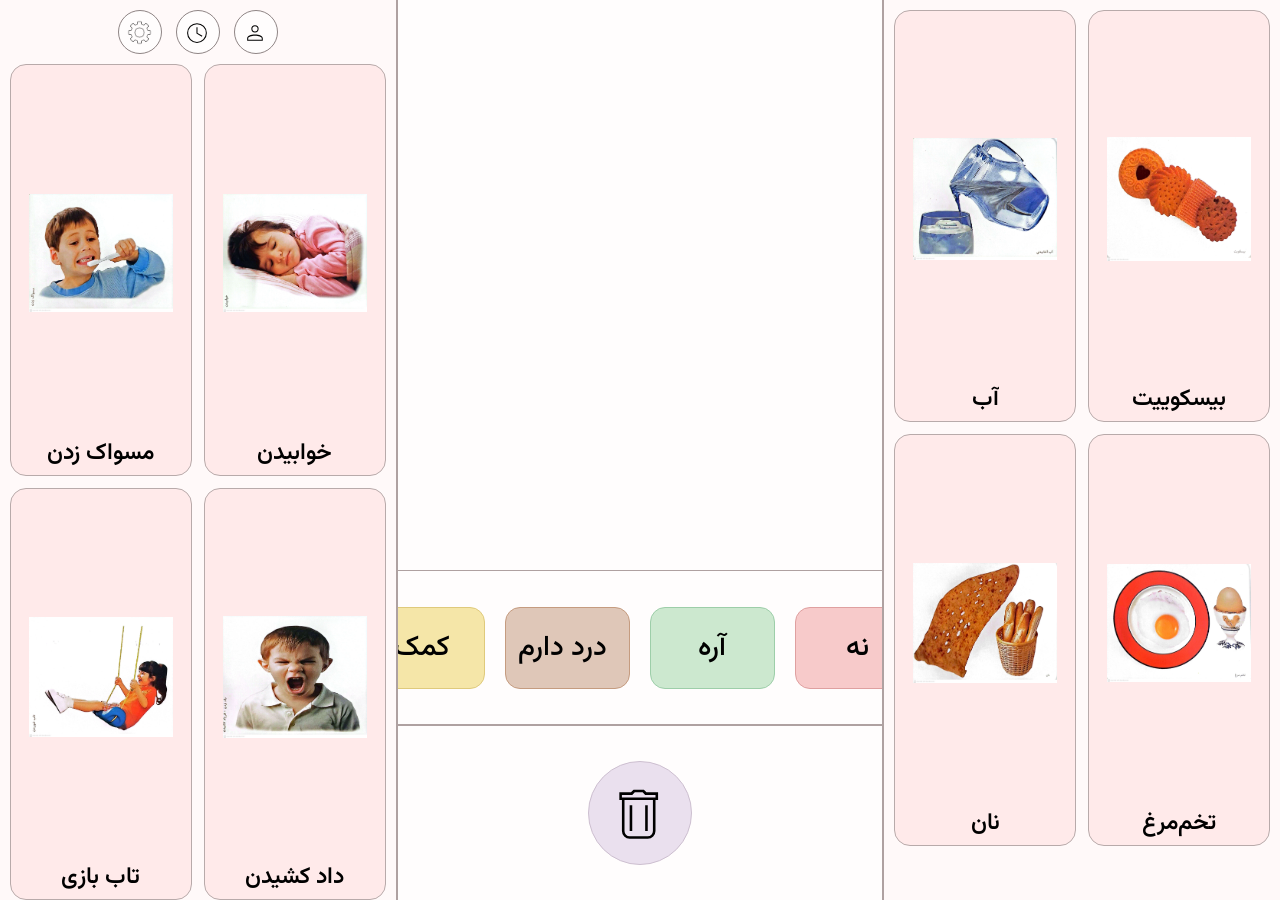
==== commit 7881390a: "edited difults" ====
--- a/index.html
+++ b/index.html
@@ -15,7 +15,8 @@
 <link href="https://fonts.googleapis.com" rel="preconnect"/>
 <link crossorigin="" href="https://fonts.gstatic.com" rel="preconnect"/>
 <link href="https://fonts.googleapis.com/css2?family=Vazirmatn:wght@400;500;600&amp;display=swap" rel="stylesheet"/>
-</head>
+<link rel="stylesheet" href="./css/mobile-improvements.css">
+<link rel="stylesheet" href="./css/landscape-mobile.css"><link rel="stylesheet" href="./css/card-default-layout.css"></head>
 <body>
 <div class="app">
 <aside class="left-sidebar">
@@ -23,7 +24,7 @@
 <button class="circle-icon" id="educationButton" type="button">
 <img alt="آموزش" src="images/ico/mdi-light--account.svg"/>
 </button>
-<button class="circle-icon">
+<button class="circle-icon" id="historyButton">
 <img alt="تاریخچه" src="images/ico/mdi-light--clock.svg"/>
 </button>
 <button class="circle-icon" id="settingsButton" type="button">
@@ -31,38 +32,10 @@
 </button>
 </div>
 <div class="left-grid">
-<button class="word-card image-card" data-card-id="left-1" data-word="بابا">
-<div class="image-placeholder">
-<img alt="بابا" src="images/cards/بابا.png"/>
-</div>
-<span class="word-label">بابا</span>
-</button>
-<button class="word-card image-card" data-card-id="left-2" data-word="مامان">
-<div class="image-placeholder">
-<img alt="مامان" src="images/cards/مامان.png"/>
-</div>
-<span class="word-label">مامان</span>
-</button>
-<button class="word-card image-card" data-card-id="left-3" data-word="تکرار">
-<div class="image-placeholder">
-<img src="images/cards/غریبه.png"/>
-</div>
-<span class="word-label">تکرار</span>
-</button>
-<button class="word-card image-card" data-card-id="left-4" data-word="دوست">
-<div class="image-placeholder">
-<img alt="دوست" src="images/cards/قلب.png"/>
-</div>
-<span class="word-label">دوست</span>
-</button>
-
-
-
-
-
-
-
-
+<button type="button" class="word-card image-card" data-card-id="default-sleeping" data-word="خوابیدن" data-speech="خوابیدن"><div class="image-placeholder"><img class="orkid-default-photo" data-photo-stem="images/education/verbs-1/sleeping" data-fallback="images/education/verbs-1/cover.svg" src="images/education/verbs-1/cover.svg" alt="خوابیدن"></div><span class="word-label">خوابیدن</span></button>
+<button type="button" class="word-card image-card" data-card-id="default-brushing" data-word="مسواک زدن" data-speech="مسواک زدن"><div class="image-placeholder"><img class="orkid-default-photo" data-photo-stem="images/education/verbs-1/brushingtheteeth" data-fallback="images/education/verbs-1/03.svg" src="images/education/verbs-1/03.svg" alt="مسواک زدن"></div><span class="word-label">مسواک زدن</span></button>
+<button type="button" class="word-card image-card" data-card-id="default-shouting" data-word="داد کشیدن" data-speech="داد زدن"><div class="image-placeholder"><img class="orkid-default-photo" data-photo-stem="images/education/verbs-1/shouting" data-fallback="images/education/verbs-1/cover.svg" src="images/education/verbs-1/cover.svg" alt="داد کشیدن"></div><span class="word-label">داد کشیدن</span></button>
+<button type="button" class="word-card image-card" data-card-id="default-swinging" data-word="تاب بازی" data-speech="تاب بازی"><div class="image-placeholder"><img class="orkid-default-photo" data-photo-stem="images/education/verbs-1/swinging" data-fallback="images/education/verbs-1/cover.svg" src="images/education/verbs-1/cover.svg" alt="تاب بازی"></div><span class="word-label">تاب بازی</span></button>
 </div>
 </aside>
 <main class="center-section">
@@ -95,45 +68,18 @@
 </main>
 <aside class="right-sidebar">
 <div class="right-grid">
-<button class="word-card image-card" data-card-id="right-1" data-word="آب">
-<div class="image-placeholder">
-<img alt="آب" src="images/cards/water-glass-color-icon.svg"/>
-</div>
-<span class="word-label">آب</span>
-</button>
-<button class="word-card image-card" data-card-id="right-2" data-word="غذا">
-<div class="image-placeholder">
-<img alt="غذا" src="images/cards/سیب.png"/>
-</div>
-<span class="word-label">میوه</span>
-</button>
-<button class="word-card image-card" data-card-id="right-3" data-word="غذا">
-<div class="image-placeholder">
-</div>
-<span class="word-label">غذا</span>
-</button>
-<button class="word-card image-card" data-card-id="right-4" data-word="بازی">
-<div class="image-placeholder">
-<img alt="بازی" src="images/cards/توپ.png"/>
-</div>
-<span class="word-label">توپ</span>
-</button>
-
-
-
-
-
-
-
-
-
-
-
+<button type="button" class="word-card image-card" data-card-id="default-biscuit" data-word="بیسکوییت" data-speech="بیسکویت"><div class="image-placeholder"><img class="orkid-default-photo" data-photo-stem="images/education/food/biscutes" data-fallback="images/education/food/01.svg" src="images/education/food/01.svg" alt="بیسکوییت"></div><span class="word-label">بیسکوییت</span></button>
+<button type="button" class="word-card image-card" data-card-id="default-water" data-word="آب" data-speech="آب"><div class="image-placeholder"><img class="orkid-default-photo" data-photo-stem="images/education/food/water" data-fallback="images/education/food/cover.svg" src="images/education/food/cover.svg" alt="آب"></div><span class="word-label">آب</span></button>
+<button type="button" class="word-card image-card" data-card-id="default-egg" data-word="تخم‌مرغ" data-speech="تخم‌مرغ"><div class="image-placeholder"><img class="orkid-default-photo" data-photo-stem="images/education/food/egg" data-fallback="images/education/food/04.svg" src="images/education/food/04.svg" alt="تخم‌مرغ"></div><span class="word-label">تخم‌مرغ</span></button>
+<button type="button" class="word-card image-card" data-card-id="default-bread" data-word="نان" data-speech="نان"><div class="image-placeholder"><img class="orkid-default-photo" data-photo-stem="images/education/food/bread" data-fallback="images/education/food/02.svg" src="images/education/food/02.svg" alt="نان"></div><span class="word-label">نان</span></button>
 </div>
 </aside>
 </div>
+<script src="./js/default-card-images.js"></script>
 <script src="./js/card-state.js"></script>
+<script src="./js/card-additions.js"></script>
+<script src="./js/card-additions-render.js"></script>
 <script src="./js/script.js"></script>
 <script src="./js/pwa.js"></script>
-</body>
+<script src="./js/navigation.js"></script></body>
 </html>
--- a/css/style.css
+++ b/css/style.css
@@ -1,3 +1,4 @@
+@import url('https://fonts.googleapis.com/css2?family=Vazirmatn:wght@400;500;600;700;800&display=swap');
 
 
 :root {
@@ -957,3 +958,12 @@
 .selected-item-image{display:block;width:min(210px,100%);height:min(210px,24vh);object-fit:contain}
 .cards-image-only .sentence-word{font-size:0!important;color:transparent!important}
 .cards-image-only .selected-word{display:none!important}
+
+@media(max-width:760px){html,body{max-width:100%;overflow-x:hidden}button,a,input,select{touch-action:manipulation}.app{max-width:100%;min-width:0}.word-card{min-width:0}.sentence-bar{max-width:100%}}
+
+body[data-theme="purple"]{--page-bg:#faf7ff;--section-bg:#fefcff;--card-bg:#eee5fa;--card-hover:#e6d8f7;--accent:#c5afe9;--accent-light:#e7dbf8;--accent-soft:#f2eafa;--border:#cdbde3;--section-border:#c6b5df;--icon-border:#aa99c5;--control-bg:#e8dff4;--control-border:#c8b9e2;--control-hover:#ded0ef;--highlight-bg:#e9dff8}
+
+@media(max-width:760px){body:not(.card-customization-page):has(.app){height:auto!important;min-height:100dvh;overflow-y:auto!important}.app{height:auto!important;min-height:100dvh;display:flex!important;flex-direction:column!important;overflow:visible!important}.left-sidebar,.right-sidebar,.center-section{width:100%!important;max-width:100%!important;min-height:0!important;flex:none!important}.left-grid,.right-grid{grid-template-columns:repeat(2,minmax(0,1fr))!important;grid-template-rows:none!important;grid-auto-rows:minmax(150px,auto)!important}.word-card{min-height:145px!important;overflow:hidden}.word-card img{max-width:100%;object-fit:contain}.sentence-display{min-height:110px!important}.bottom-controls{min-height:90px!important}.bottom-controls .control-circle{width:72px!important;height:72px!important;min-width:72px!important;min-height:72px!important}.bottom-controls .control-circle img{width:42px!important;height:42px!important}.selected-item-image{max-height:95px!important}.sentence-bar{min-height:120px!important}}
+
+/* Shared pastel purple theme */
+body[data-theme="purple"] {--page-bg:#f9f6ff;--section-bg:#fdfbff;--card-bg:#eee5fa;--card-hover:#e5d8f5;--accent:#bea7e5;--accent-light:#e8ddf9;--accent-soft:#f1eafd;--border:#cdbde3;--section-border:#c4b2de;--icon-border:#a794c3;--control-bg:#e9e0f4;--control-border:#c7b5e2;--control-hover:#e0d4f0;--highlight-bg:#e9defa;--text:#30263e}
--- a/css/mobile-improvements.css
+++ b/css/mobile-improvements.css
@@ -0,0 +1,62 @@
+/* Orkid mobile layout — loaded after page-specific styles */
+@media (max-width: 800px) {
+  html,body {max-width:100%; margin:0; overflow-x:clip}
+  body:has(.app) {height:auto; min-height:100dvh; overflow-y:auto}
+  .app,body.card-customization-page>.app {display:flex!important; flex-direction:column!important; height:auto!important; min-height:0!important; overflow:visible!important; width:100%!important}
+  .left-sidebar,.right-sidebar,.center-section{box-sizing:border-box;min-width:0!important;max-width:100%!important;width:100%!important;height:auto!important;min-height:0!important;flex:0 0 auto!important;padding:12px!important;border:0!important}
+  .left-grid,.right-grid{display:grid!important;width:100%!important;height:auto!important;min-height:0!important;grid-template-columns:repeat(2,minmax(0,1fr))!important;grid-template-rows:none!important;grid-auto-rows:auto!important;gap:12px!important;align-content:start!important}
+  .left-grid .word-card,.right-grid .word-card,
+  .left-grid .word-card.image-card,.right-grid .word-card.image-card{
+    box-sizing:border-box;min-width:0!important;width:100%!important;height:auto!important;min-height:190px!important;
+    aspect-ratio: 1 / 1.06!important; display:flex!important;flex-direction:column!important;
+    justify-content:space-between!important;padding:10px!important;border-radius:20px!important;overflow:hidden!important;
+  }
+  .left-grid .word-card .image-placeholder,.right-grid .word-card .image-placeholder,
+  .word-card.image-card .image-placeholder{position:relative!important;inset:auto!important;display:flex!important;flex:1 1 auto!important;align-items:center!important;justify-content:center!important;width:100%!important;height:auto!important;min-height:0!important;overflow:hidden!important;padding:2px!important;}
+  .left-grid .word-card .image-placeholder img,.right-grid .word-card .image-placeholder img,
+  .word-card.image-card .image-placeholder img{display:block!important;width:96%!important;height:96%!important;max-height:100%!important;max-width:100%!important;object-fit:contain!important}
+  .left-grid .word-card>.word-label,.right-grid .word-card>.word-label{flex:0 0 auto;max-width:100%;min-height:25px;line-height:1.35!important;font-size:clamp(17px,4.3vw,23px)!important;text-align:center;white-space:normal!important;overflow-wrap:anywhere;padding:2px 0!important}
+  .word-card.image-card .card-edit-button{position:absolute!important;z-index:4!important;min-width:42px!important;min-height:42px!important;width:42px!important;height:42px!important;display:grid!important;place-items:center!important;top:6px!important;left:6px!important;font-size:23px!important;}
+  .center-section{order:0!important}
+  .sentence-bar,.sentence-display{min-height:94px!important;max-width:100%;overflow-x:auto}
+  .selected-item-image{height:84px!important;max-height:84px!important}
+  .bottom-controls{min-height:94px!important;flex-wrap:wrap;gap:8px}
+  .bottom-controls .control-circle{width:72px!important;height:72px!important;min-width:72px!important;min-height:72px!important}
+  /* Editors must remain within the visual viewport, even when the keyboard appears. */
+  body.card-customization-page.editor-open,body.card-customization-page.lesson-picker-open{overflow:hidden!important}
+  .card-editor-overlay{position:fixed!important;inset:0!important;z-index:9999!important;display:flex!important;align-items:flex-end!important;justify-content:center!important;overflow:hidden!important;padding:0!important;box-sizing:border-box}
+  .card-editor-overlay[hidden]{display:none!important}
+  .card-editor-modal{display:flex!important;flex-direction:column!important;box-sizing:border-box!important;width:100%!important;max-width:100%!important;min-width:0!important;max-height:calc(100dvh - env(safe-area-inset-top, 0px) - 8px)!important;height:auto!important;margin:0!important;padding:0!important;overflow:hidden!important;border-radius:23px 23px 0 0!important;overscroll-behavior:contain}
+  .card-editor-header{position:relative;flex:0 0 auto;padding:12px 16px!important;min-height:62px}
+  .card-editor-header h2{font-size:19px}
+  .card-editor-form{display:block!important;min-height:0!important;overflow-y:auto!important;overscroll-behavior:contain;-webkit-overflow-scrolling:touch;padding:14px 16px calc(18px + env(safe-area-inset-bottom, 0px))!important}
+  .editor-image-preview-wrap{margin-bottom:12px!important}
+  .editor-image-preview{width:120px!important;height:120px!important}
+  .editor-field{margin-bottom:12px!important;min-width:0}
+  .editor-field input{min-width:0!important;max-width:100%!important;font-size:16px!important}
+  .editor-field input[type=file]{font-size:13px!important}
+  .education-picker-trigger{min-height:72px!important;width:100%!important;min-width:0!important}
+  .editor-actions{display:flex!important;flex-direction:column-reverse!important;gap:10px!important;margin-top:14px}
+  .editor-actions-right{width:100%!important;display:flex!important;gap:8px!important}
+  .editor-actions-right button,.editor-delete{min-height:48px!important;min-width:0!important;flex:1!important}
+  .lesson-picker{position:fixed!important;inset:0!important;box-sizing:border-box!important;display:flex!important;align-items:flex-end!important;padding:0!important;overflow:hidden!important}
+  .lesson-picker[hidden]{display:none!important}
+  .lesson-picker-panel{box-sizing:border-box!important;width:100%!important;max-width:100%!important;min-width:0!important;max-height:calc(100dvh - 8px)!important;min-height:0!important;overflow:hidden!important;display:flex!important;flex-direction:column!important;padding:14px!important;border-radius:23px 23px 0 0!important}
+  .lesson-choices{min-height:0!important;overflow-y:auto!important;overscroll-behavior:contain;grid-template-columns:repeat(2,minmax(0,1fr))!important;gap:10px!important}
+  .lesson-choice{min-width:0!important;min-height:160px!important}.lesson-choice img{height:118px!important;width:100%!important;object-fit:contain}
+  .customization-toolbar{min-height:60px!important;height:auto!important;gap:8px;flex-wrap:wrap;padding:10px!important}
+  .customization-toolbar-actions{gap:8px}
+  .customization-toolbar button{min-height:44px}
+  .ai-actions{display:grid;grid-template-columns:repeat(2,minmax(0,1fr));gap:8px}
+  .education-grid,.lesson-grid{display:grid!important;grid-template-columns:repeat(2,minmax(0,1fr))!important;grid-template-rows:none!important;grid-auto-rows:auto!important;gap:12px!important;min-height:0!important;flex:none!important}
+  .education-card,.lesson-card{box-sizing:border-box!important;min-height:205px!important;height:auto!important;overflow:hidden!important}
+  .education-card-image{min-height:135px!important}
+  .lesson-card-image{height:165px!important;min-height:140px!important;flex:0 0 auto!important;width:100%!important;object-fit:contain!important}
+  .lesson-card strong{white-space:normal!important;font-size:clamp(17px,4vw,22px)!important}
+  .topic-page,.education-page{height:auto!important;min-height:100dvh!important;overflow:visible!important}
+  .theme-dialog[hidden]{display:none!important}
+  .theme-dialog{position:fixed!important;inset:0!important;z-index:10001!important;padding:12px!important;display:grid!important;place-items:center!important}
+  .theme-dialog-panel{width:min(460px,100%)!important;max-height:calc(100dvh - 24px)!important;overflow:auto!important;padding:18px!important}
+  .theme-dialog .theme-options{display:grid!important;grid-template-columns:repeat(2,minmax(0,1fr))!important;gap:12px!important}
+}
+@media(max-width:390px){.left-grid,.right-grid{gap:9px!important}.left-grid .word-card,.right-grid .word-card{min-height:160px!important}.lesson-card-image{height:145px!important;min-height:125px!important}.ai-actions{grid-template-columns:1fr}}
--- a/css/landscape-mobile.css
+++ b/css/landscape-mobile.css
@@ -0,0 +1,294 @@
+/* Orkid landscape handset layout: applied after all other styles. */
+@media (orientation: landscape) and (max-height: 700px) and (max-width: 1250px) {
+  html,body { width:100%; height:100%; max-width:100%; overflow:hidden!important; }
+  body:has(.app),body.card-customization-page { height:100dvh!important;min-height:0!important;overflow:hidden!important; }
+  .app,body.card-customization-page>.app {
+    display:grid!important;direction:ltr!important;
+    grid-template-columns:minmax(0,29fr) minmax(0,42fr) minmax(0,29fr)!important;
+    grid-template-rows:minmax(0,1fr)!important;
+    width:100%!important;height:100dvh!important;min-height:0!important;max-height:100dvh!important;
+    overflow:hidden!important;
+  }
+  body.card-customization-page>.app {height:auto!important;max-height:none!important;flex:1 1 auto!important;min-height:0!important;}
+  .left-sidebar,.right-sidebar,.center-section {
+    height:100%!important;width:100%!important;max-width:none!important;min-height:0!important;
+    min-width:0!important;flex:initial!important;box-sizing:border-box!important;
+    padding:7px!important;margin:0!important;overflow:hidden!important;
+  }
+  .left-sidebar {border:0!important;border-right:1px solid var(--section-border)!important;}
+  .right-sidebar {border:0!important;border-left:1px solid var(--section-border)!important;}
+  .center-section {order:initial!important;display:flex!important;flex-direction:column!important;}
+  .top-icons {gap:5px!important;min-height:38px!important;margin-bottom:5px!important;}
+  .circle-icon {width:38px!important;height:38px!important;min-width:38px!important;min-height:38px!important;padding:5px!important;}
+  .circle-icon img,.circle-icon svg {width:23px!important;height:23px!important;}
+  .left-grid,.right-grid {
+    display:grid!important;width:100%!important;height:auto!important;
+    max-height:calc(100% - 48px)!important;min-height:0!important;
+    grid-template-columns:repeat(2,minmax(0,1fr))!important;
+    grid-template-rows:none!important;grid-auto-rows:minmax(0,auto)!important;
+    gap:6px!important;align-content:start!important;
+    overflow-x:hidden!important;overflow-y:auto!important;
+    overscroll-behavior:contain;-webkit-overflow-scrolling:touch;
+    padding:2px 2px 9px!important;
+  }
+  .right-grid {max-height:100%!important;}
+  .left-grid .word-card,.right-grid .word-card,
+  .left-grid .word-card.image-card,.right-grid .word-card.image-card {
+    box-sizing:border-box!important;width:100%!important;height:clamp(115px,30dvh,170px)!important;
+    min-height:0!important;max-height:none!important;aspect-ratio:auto!important;
+    border-radius:14px!important;padding:5px!important;gap:2px!important;
+    flex-direction:column!important;justify-content:space-between!important;overflow:hidden!important;
+  }
+  .left-grid .word-card .image-placeholder,.right-grid .word-card .image-placeholder,
+  .word-card.image-card .image-placeholder {
+    position:relative!important;inset:auto!important;width:100%!important;height:auto!important;
+    min-height:0!important;flex:1 1 auto!important;padding:0!important;
+    display:flex!important;align-items:center!important;justify-content:center!important;
+  }
+  .left-grid .word-card .image-placeholder img,.right-grid .word-card .image-placeholder img,
+  .word-card.image-card .image-placeholder img {
+    width:99%!important;height:99%!important;max-width:100%!important;max-height:100%!important;object-fit:contain!important;
+  }
+  .left-grid .word-card>.word-label,.right-grid .word-card>.word-label {
+    flex:0 0 auto!important;min-height:0!important;line-height:1.2!important;
+    font-size:clamp(12px,2.7dvh,17px)!important;white-space:normal!important;
+    overflow-wrap:anywhere;text-align:center!important;padding:1px 0!important;
+  }
+  .word-card.image-card .card-edit-button {top:3px!important;left:3px!important;width:32px!important;height:32px!important;min-width:32px!important;min-height:32px!important;font-size:19px!important;}
+  .sentence-bar {min-height:0!important;height:clamp(44px,13dvh,75px)!important;flex:0 0 auto!important;gap:5px!important;overflow-x:auto!important;}
+  .sentence-word {min-width:0!important;font-size:clamp(11px,2.6dvh,16px)!important;}
+  .main-content {flex:1 1 auto!important;min-height:0!important;overflow:auto!important;}
+  .sentence-display {min-height:0!important;height:100%!important;max-height:100%!important;overflow-y:auto!important;}
+  .selected-item-image {height:clamp(32px,12dvh,60px)!important;max-height:clamp(32px,12dvh,60px)!important;}
+  .bottom-controls {flex:0 0 auto!important;min-height:0!important;height:clamp(66px,20dvh,110px)!important;padding:3px!important;gap:5px!important;overflow-x:auto!important;flex-wrap:nowrap!important;}
+  .bottom-controls .control-circle {width:clamp(46px,14dvh,68px)!important;height:clamp(46px,14dvh,68px)!important;min-width:clamp(46px,14dvh,68px)!important;min-height:clamp(46px,14dvh,68px)!important;}
+  .bottom-controls .control-circle img {width:58%!important;height:58%!important;}
+
+  /* Editing mode: compact toolbar, modal and educational image picker. */
+  body.card-customization-page {display:flex!important;flex-direction:column!important;}
+  .customization-toolbar {flex:0 0 auto!important;min-height:44px!important;height:44px!important;padding:3px 8px!important;gap:7px!important;flex-wrap:nowrap!important;}
+  .customization-title {font-size:clamp(13px,2.9dvh,18px)!important;}
+  .customization-toolbar-actions {gap:5px!important;}
+  .customization-toolbar button {min-height:35px!important;padding:4px 9px!important;font-size:12px!important;}
+  .card-editor-overlay {position:fixed!important;inset:0!important;z-index:9999!important;display:flex!important;align-items:center!important;justify-content:center!important;padding:9px!important;overflow:hidden!important;}
+  .card-editor-overlay[hidden] {display:none!important;}
+  .card-editor-modal {
+    display:flex!important;flex-direction:column!important;
+    width:min(850px,96vw)!important;max-width:96vw!important;min-width:0!important;
+    height:auto!important;max-height:calc(100dvh - 18px)!important;
+    margin:0!important;padding:0!important;overflow:hidden!important;
+    border-radius:16px!important;
+  }
+  .card-editor-header {flex:0 0 auto!important;min-height:43px!important;padding:6px 13px!important;}
+  .card-editor-header h2 {font-size:17px!important;}
+  .card-editor-close {min-width:35px!important;min-height:35px!important;width:35px!important;height:35px!important;}
+  .card-editor-form {
+    min-height:0!important;display:grid!important;
+    grid-template-columns:minmax(115px,29%) minmax(0,1fr)!important;
+    gap:8px 14px!important;
+    align-content:start!important;
+    overflow-y:auto!important;overflow-x:hidden!important;
+    -webkit-overflow-scrolling:touch;overscroll-behavior:contain;
+    padding:10px 14px 14px!important;
+  }
+  .editor-image-preview-wrap {grid-column:1!important;grid-row:1 / span 3!important;margin:0!important;align-self:start!important;}
+  .editor-image-preview {width:min(100%,155px)!important;height:clamp(90px,29dvh,145px)!important;}
+  .editor-field {grid-column:2!important;margin:0!important;min-width:0!important;}
+  .editor-field input {min-height:40px!important;font-size:16px!important;max-width:100%!important;}
+  .editor-field input[type=file] {font-size:12px!important;}
+  .education-picker-trigger,.ai-personalize,.editor-actions {grid-column:1 / -1!important;min-width:0!important;}
+  .education-picker-trigger {width:100%!important;min-height:51px!important;padding:6px 10px!important;gap:9px!important;}
+  .education-picker-icon {width:37px!important;height:37px!important;flex-basis:37px!important;}
+  .education-picker-label strong {font-size:13px!important;}.education-picker-label small {font-size:11px!important;}
+  .ai-personalize {margin:0!important;}
+  .editor-actions {display:flex!important;flex-direction:row!important;justify-content:space-between!important;align-items:center!important;gap:9px!important;margin:0!important;}
+  .editor-actions-right {display:flex!important;flex-direction:row!important;width:auto!important;gap:7px!important;}
+  .editor-actions button {width:auto!important;flex:0 1 auto!important;min-height:40px!important;padding:7px 11px!important;font-size:13px!important;}
+  .lesson-picker {position:fixed!important;inset:0!important;display:flex!important;align-items:center!important;justify-content:center!important;padding:9px!important;z-index:11000!important;overflow:hidden!important;}
+  .lesson-picker[hidden] {display:none!important;}
+  .lesson-picker-panel {width:min(850px,96vw)!important;max-width:96vw!important;height:calc(100dvh - 18px)!important;max-height:calc(100dvh - 18px)!important;border-radius:16px!important;padding:10px 12px!important;gap:6px!important;display:flex!important;flex-direction:column!important;overflow:hidden!important;}
+  .lesson-picker-panel h2 {font-size:17px!important;flex-shrink:0!important;}
+  .lesson-picker-panel select {min-height:38px!important;padding:5px!important;flex-shrink:0!important;}
+  .lesson-choices {display:grid!important;grid-template-columns:repeat(4,minmax(0,1fr))!important;grid-template-rows:none!important;grid-auto-rows:auto!important;gap:8px!important;overflow-y:auto!important;min-height:0!important;flex:1 1 auto!important;}
+  .lesson-choice {min-height:115px!important;height:auto!important;padding:5px!important;gap:3px!important;}
+  .lesson-choice img {height:clamp(60px,20dvh,105px)!important;width:100%!important;object-fit:contain!important;}
+  .lesson-choice span {font-size:13px!important;}
+
+  /* Educational activity cards: desktop-like grid with scroll instead of clipping. */
+  body.education-body {height:100dvh!important;overflow:auto!important;}
+  .education-page,.topic-page {min-height:100dvh!important;height:auto!important;overflow:visible!important;padding:9px 14px 14px!important;}
+  .education-topbar {margin:0 0 4px!important;min-height:39px!important;}
+  .education-settings {width:40px!important;height:40px!important;flex-basis:40px!important;}
+  .education-settings img {width:23px!important;height:23px!important;}
+  .education-back {font-size:13px!important;padding:7px 12px!important;}
+  .education-heading {margin-bottom:8px!important;}
+  .education-heading h1 {font-size:clamp(18px,5dvh,27px)!important;}
+  .education-heading p {font-size:12px!important;margin-top:3px!important;}
+  .education-grid,.lesson-grid {
+    display:grid!important;width:100%!important;flex:none!important;height:auto!important;
+    grid-template-columns:repeat(4,minmax(0,1fr))!important;grid-template-rows:none!important;
+    grid-auto-rows:minmax(130px,auto)!important;gap:8px!important;
+  }
+  .education-card,.lesson-card {height:clamp(130px,38dvh,220px)!important;min-height:0!important;padding:7px!important;border-radius:14px!important;}
+  .education-card-image {min-height:0!important;flex:1 1 auto!important;}
+  .education-card-copy {padding:3px!important;}.education-card strong,.lesson-card strong {font-size:clamp(12px,3dvh,17px)!important;}
+  .lesson-card-image {width:100%!important;height:auto!important;min-height:0!important;flex:1 1 auto!important;object-fit:contain!important;}
+  .lesson-viewer {padding:9px!important;gap:6px!important;}
+  .lesson-viewer img {height:calc(100dvh - 94px)!important;width:90vw!important;}
+  .lesson-viewer-close {width:43px!important;height:43px!important;font-size:27px!important;top:8px!important;left:8px!important;}
+  .lesson-viewer-text {font-size:18px!important;}
+
+  /* Drawing screen reserves nearly all vertical space for the canvas. */
+  body.drawing-body {height:100dvh!important;overflow:hidden!important;}
+  .drawing-page {height:100dvh!important;min-height:0!important;gap:6px!important;padding:6px 12px 7px!important;grid-template-rows:40px minmax(0,1fr) auto!important;}
+  .drawing-topbar {min-height:0!important;height:40px!important;}
+  .drawing-settings,.drawing-back {height:40px!important;width:40px!important;flex-basis:40px!important;}
+  .drawing-settings img {width:25px!important;height:25px!important;}
+  .drawing-workspace {width:100%!important;border-radius:15px!important;min-height:0!important;}
+  .drawing-controls {box-sizing:border-box!important;max-width:100%!important;width:auto!important;min-height:0!important;gap:clamp(5px,2vw,17px)!important;padding:5px 12px!important;border-radius:18px!important;}
+  .color-row {gap:clamp(4px,1.1vw,10px)!important;}
+  .color-button {width:clamp(36px,10dvh,52px)!important;height:clamp(36px,10dvh,52px)!important;}
+  .tool-circle {width:clamp(40px,11dvh,58px)!important;height:clamp(40px,11dvh,58px)!important;flex-basis:clamp(40px,11dvh,58px)!important;}
+  .tool-circle img {width:55%!important;height:55%!important;}
+
+  /* Settings are vertically scrollable, theme dialog stays within viewport. */
+  body:has(.settings-page),body:has(.settings-container) {height:100dvh!important;overflow:auto!important;}
+  .theme-dialog[hidden] {display:none!important;}
+  .theme-dialog {max-height:100dvh!important;overflow:hidden!important;}
+  .theme-dialog-panel {max-height:calc(100dvh - 16px)!important;overflow-y:auto!important;}
+}
+@media (orientation: landscape) and (max-height: 410px) and (max-width: 1250px) {
+  .left-grid .word-card,.right-grid .word-card,.left-grid .word-card.image-card,.right-grid .word-card.image-card {height:106px!important;}
+  .left-grid .word-card>.word-label,.right-grid .word-card>.word-label {font-size:12px!important;}
+  .card-editor-form {grid-template-columns:minmax(80px,22%) minmax(0,1fr)!important;gap:5px 9px!important;padding:6px 10px!important;}
+  .editor-image-preview {height:75px!important;}
+  .card-editor-header {min-height:38px!important;}
+  .lesson-choices {grid-template-columns:repeat(4,minmax(0,1fr))!important;}
+  .lesson-choice {min-height:100px!important;}
+  .drawing-page {grid-template-rows:35px minmax(0,1fr) auto!important;}
+}
+
+
+/* Round 2 mobile-landscape fixes */
+@media (orientation: landscape) and (max-height: 700px) and (max-width: 1250px){
+  /* Education categories: 3 cards per row */
+  .education-grid{
+    grid-template-columns:repeat(3,minmax(0,1fr)) !important;
+    grid-auto-rows:minmax(146px,1fr) !important;
+    gap:10px !important;
+  }
+  .education-card{
+    min-height:146px !important;
+    height:auto !important;
+  }
+  .education-card-image{
+    min-height:82px !important;
+  }
+  .education-card-copy strong{
+    font-size:clamp(15px,2.8dvh,24px) !important;
+  }
+  .education-card-copy span{
+    font-size:clamp(11px,2.15dvh,16px) !important;
+  }
+
+  /* Topic cards keep roomy desktop-like layout */
+  .lesson-grid{
+    grid-template-columns:repeat(4,minmax(0,1fr)) !important;
+    grid-auto-rows:minmax(132px,1fr) !important;
+    gap:8px !important;
+  }
+
+  /* Full-screen viewer on category-card click */
+  .lesson-viewer{
+    padding:8px 10px 14px !important;
+    grid-template-rows:auto minmax(0,1fr) auto !important;
+  }
+  .lesson-viewer img{
+    width:min(95vw,1100px) !important;
+    height:min(calc(100dvh - 110px),84vh) !important;
+    max-height:calc(100dvh - 110px) !important;
+  }
+  .lesson-viewer-text{
+    font-size:clamp(20px,5.2dvh,32px) !important;
+    padding-bottom:4px !important;
+  }
+  .lesson-viewer-close{
+    width:44px !important;
+    height:44px !important;
+    font-size:26px !important;
+  }
+
+  /* Main-page middle buttons and delete button */
+  .center-section{
+    display:grid !important;
+    grid-template-rows:minmax(0,1fr) auto auto !important;
+    align-content:stretch !important;
+    overflow:hidden !important;
+  }
+  .main-content{
+    order:1 !important;
+    min-height:0 !important;
+    height:100% !important;
+    overflow:auto !important;
+  }
+  .sentence-bar{
+    order:2 !important;
+    display:grid !important;
+    grid-template-columns:repeat(4,minmax(0,1fr)) !important;
+    align-items:stretch !important;
+    justify-content:stretch !important;
+    gap:8px !important;
+    width:100% !important;
+    height:auto !important;
+    min-height:78px !important;
+    padding:10px 12px !important;
+    box-sizing:border-box !important;
+    overflow:hidden !important;
+  }
+  .sentence-word{
+    width:100% !important;
+    min-width:0 !important;
+    min-height:58px !important;
+    height:auto !important;
+    padding:8px 4px !important;
+    border-radius:20px !important;
+    font-size:clamp(14px,3dvh,22px) !important;
+    line-height:1.15 !important;
+    white-space:normal !important;
+    display:flex !important;
+    align-items:center !important;
+    justify-content:center !important;
+    text-align:center !important;
+  }
+  .bottom-controls{
+    order:3 !important;
+    width:100% !important;
+    min-height:96px !important;
+    padding:10px 0 14px !important;
+    display:flex !important;
+    align-items:center !important;
+    justify-content:center !important;
+    box-sizing:border-box !important;
+    overflow:visible !important;
+  }
+  .bottom-controls .control-button{
+    display:flex !important;
+    align-items:center !important;
+    justify-content:center !important;
+    width:auto !important;
+    min-width:0 !important;
+    padding:0 !important;
+    margin:0 auto !important;
+  }
+  .bottom-controls .control-circle{
+    width:72px !important;
+    height:72px !important;
+    min-width:72px !important;
+    min-height:72px !important;
+    margin:0 auto !important;
+  }
+  .bottom-controls .control-circle img{
+    width:42px !important;
+    height:42px !important;
+  }
+}
--- a/css/card-default-layout.css
+++ b/css/card-default-layout.css
@@ -0,0 +1,4 @@
+/* Default cards arranged as: left=verbs, right=food in the requested RTL order. */
+.left-grid,.right-grid{direction:rtl;}
+.left-grid .word-card,.right-grid .word-card{min-width:0;}
+.left-grid img.orkid-default-photo,.right-grid img.orkid-default-photo{object-fit:contain;}
